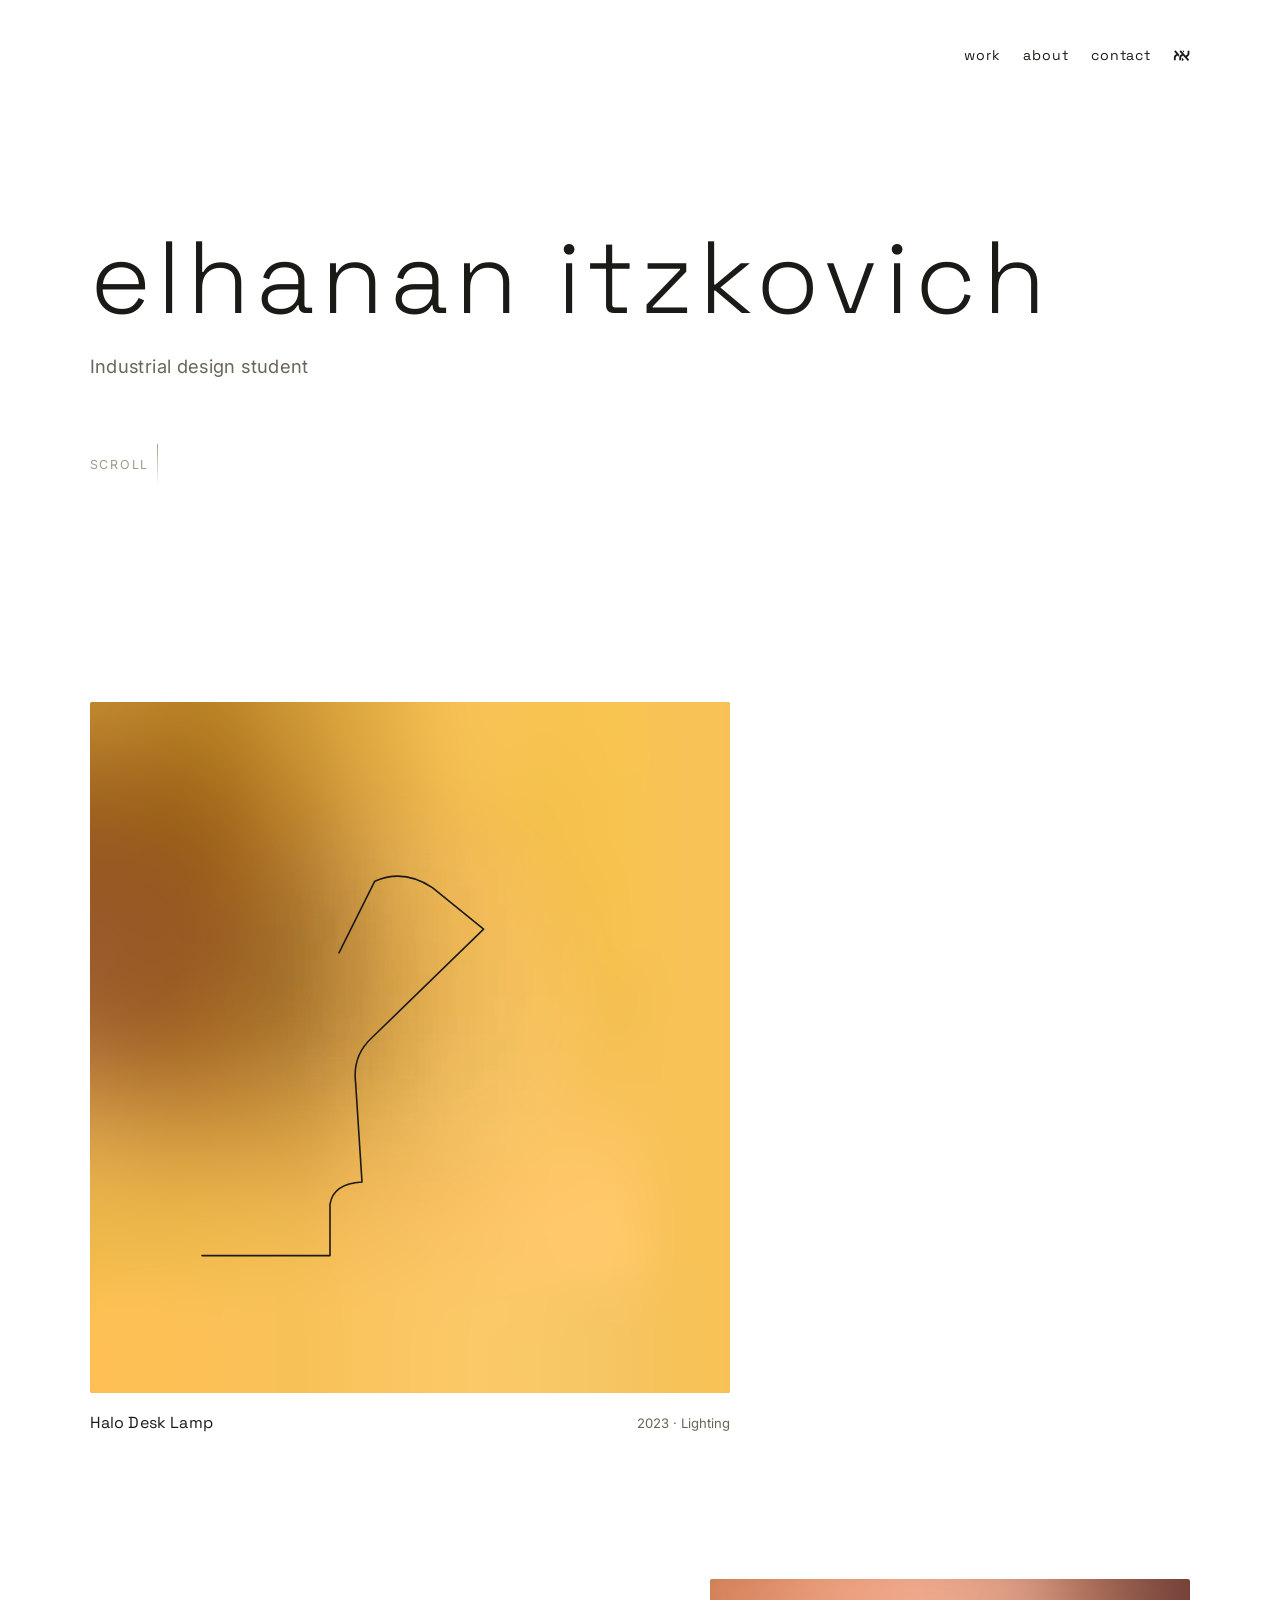
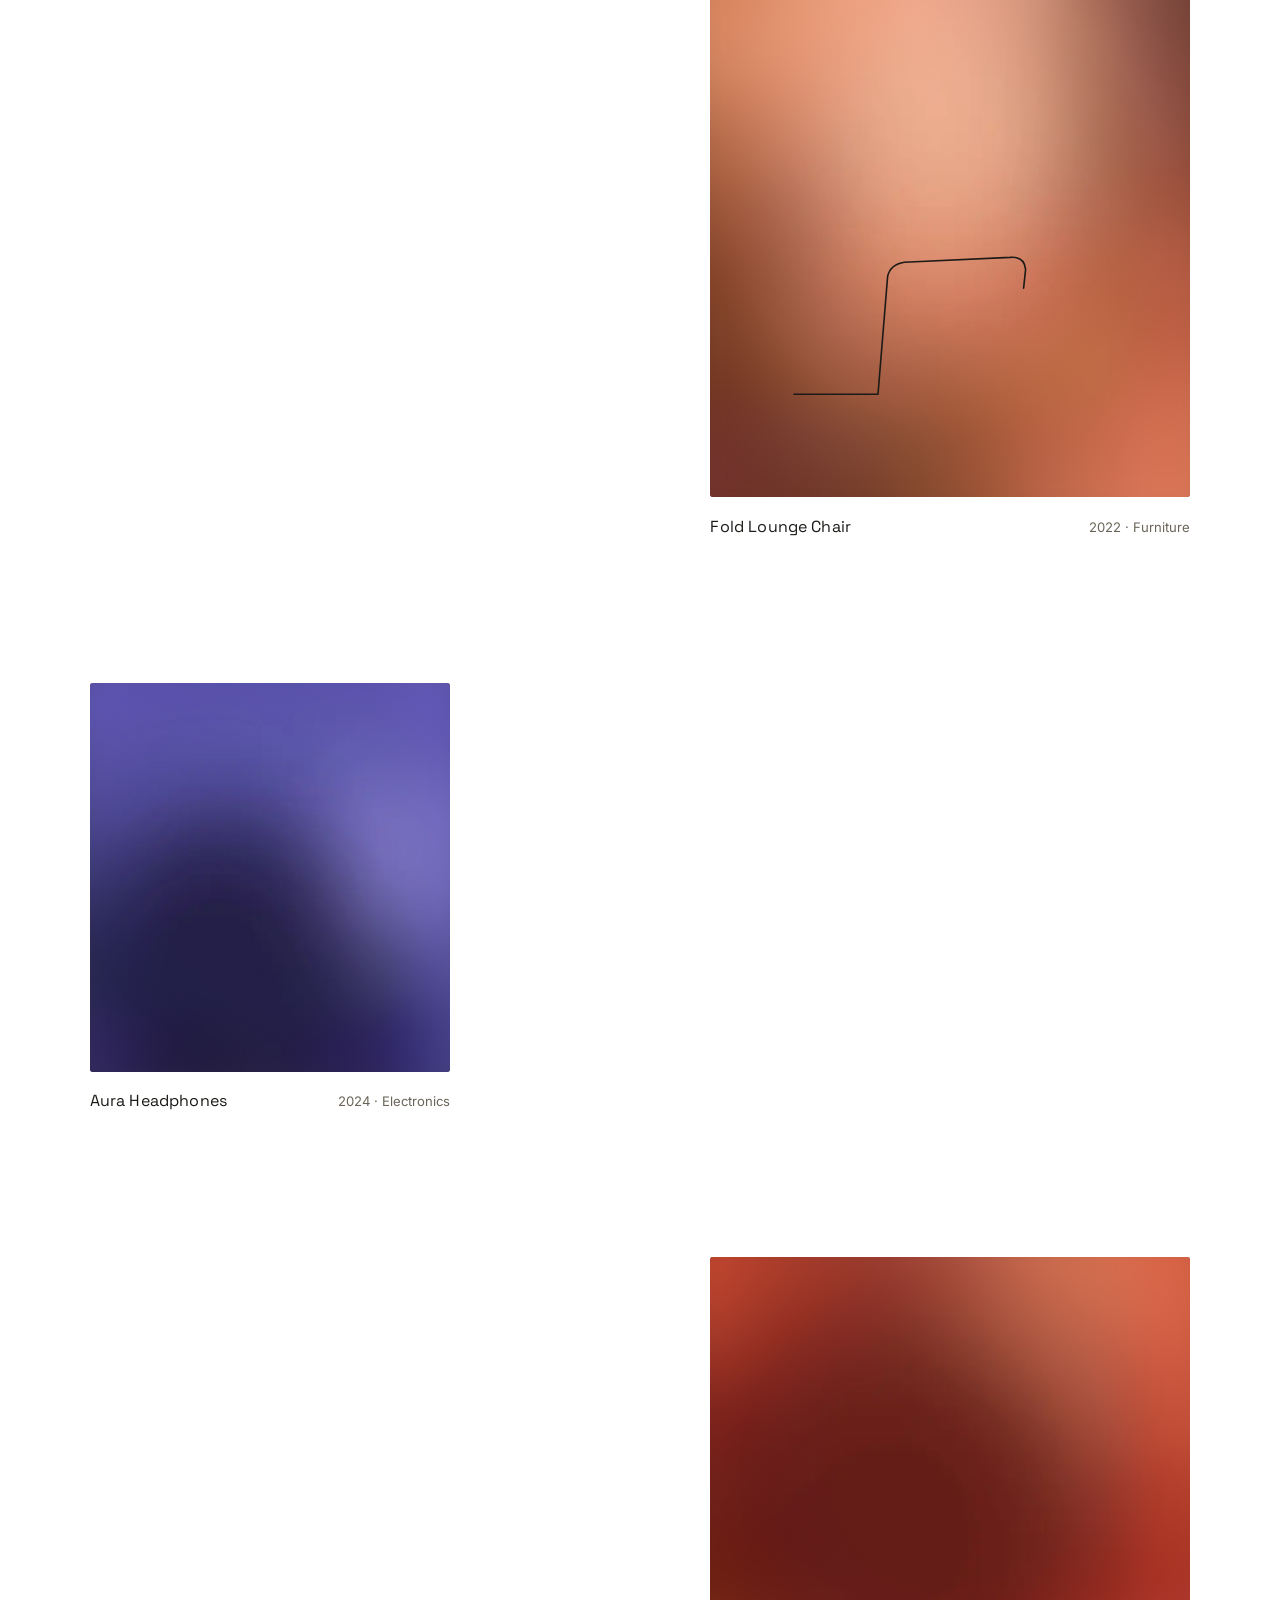
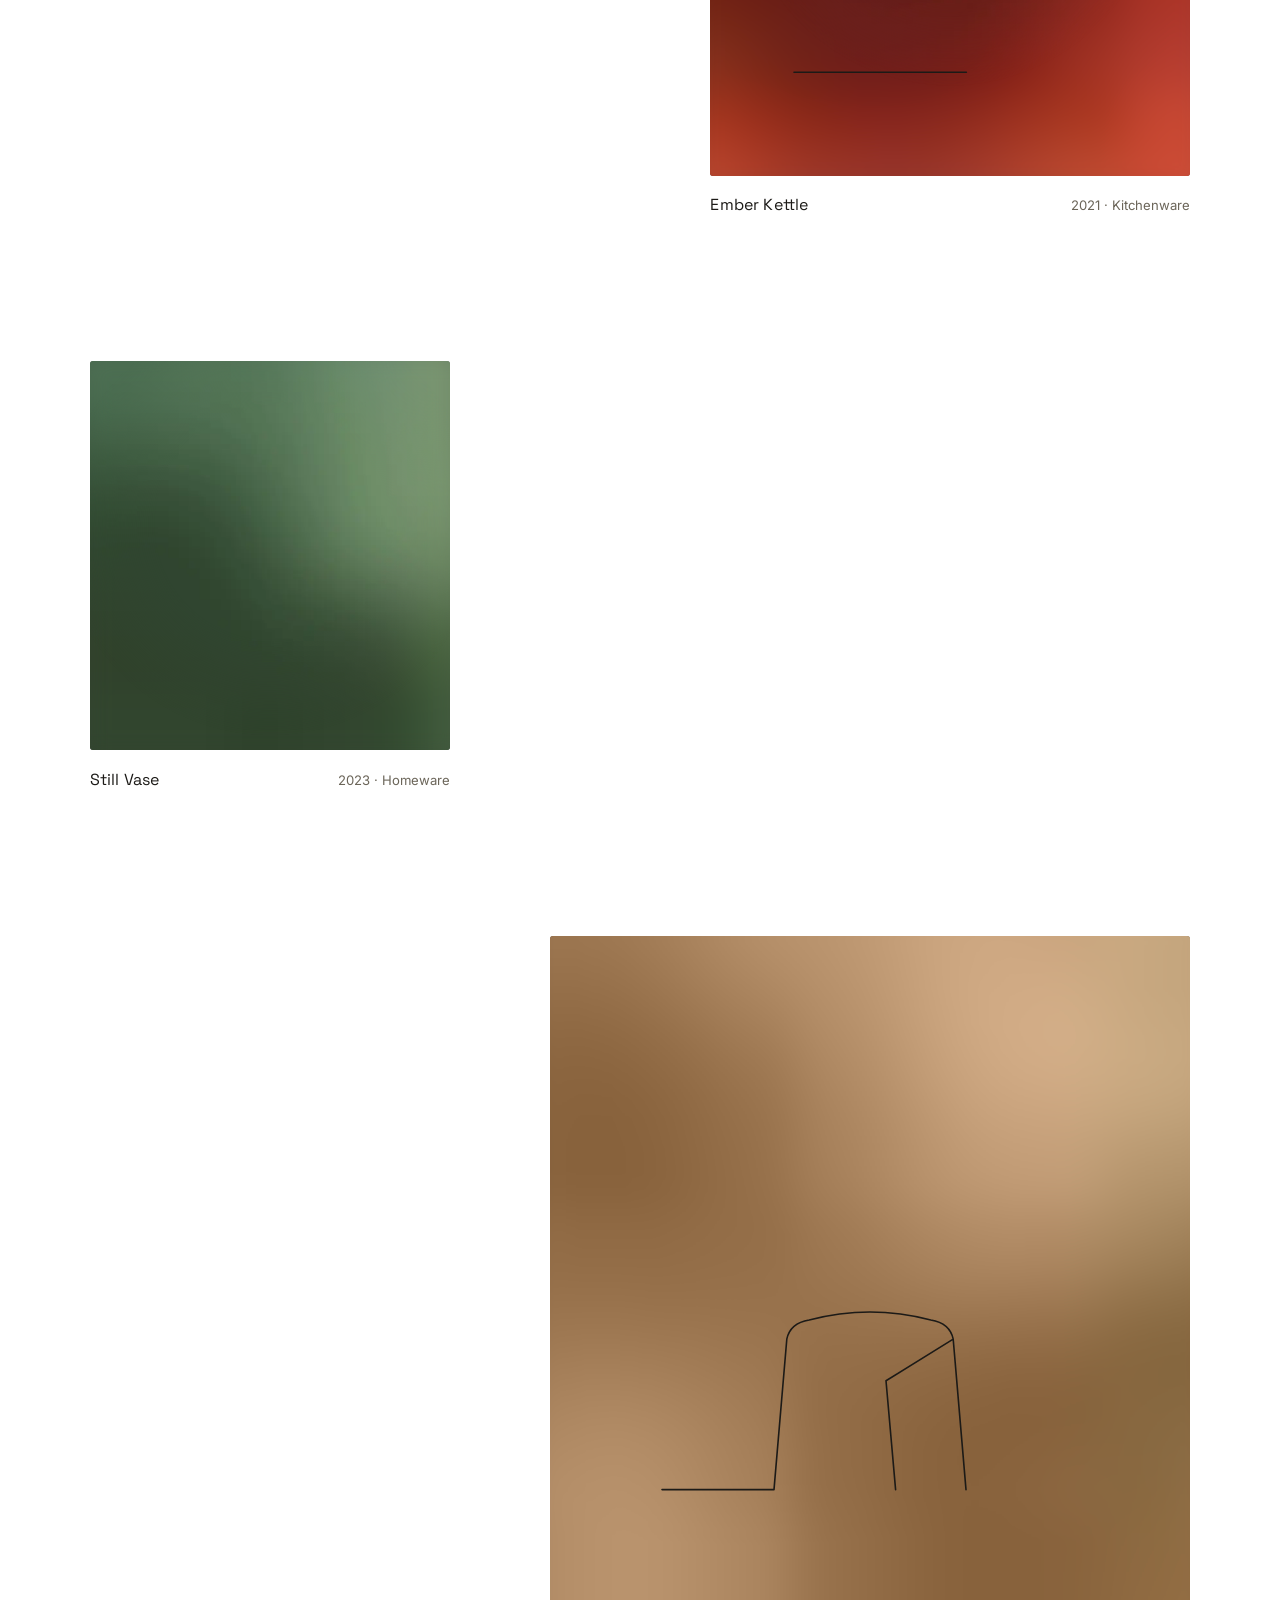
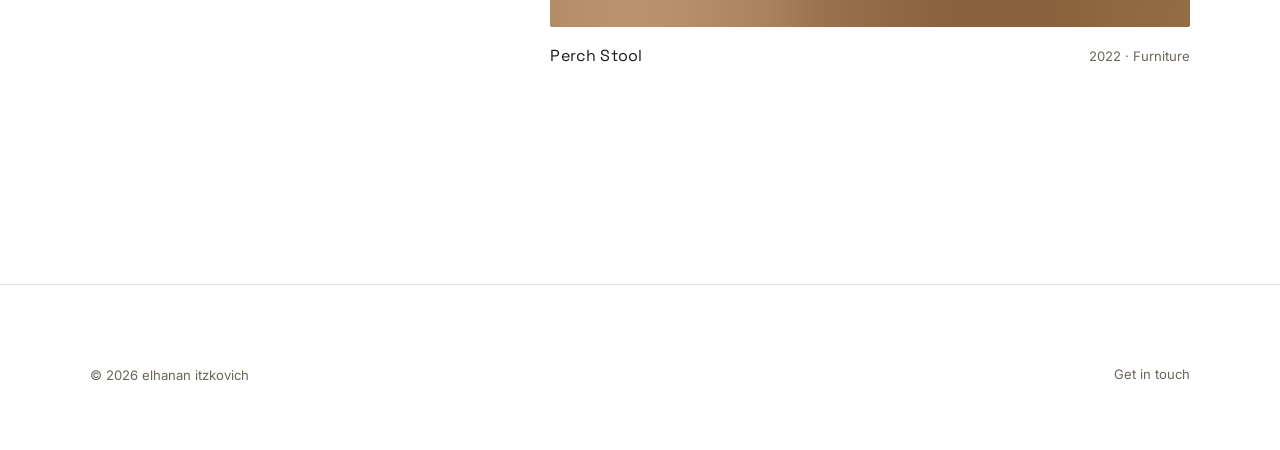
==== index.html @ efc43c5c "Initial commit: portfolio demo site Minimalist industrial design portfolio with scroll-drawn single-" ====
<!doctype html>
<html lang="en">
<head>
  <meta charset="utf-8" />
  <meta name="viewport" content="width=device-width, initial-scale=1" />
  <title>elhanan itzkovich — Industrial design</title>
  <meta name="description" content="Portfolio of elhanan itzkovich, industrial design student." />
  <link rel="stylesheet" href="style.css" />
</head>
<body data-page="home">

  <nav class="site-nav" aria-label="Primary">
    <div class="menu-row">
      <a href="index.html#work" data-nav="work">Work</a>
      <a href="about.html" data-nav="about">About</a>
      <a href="about.html#contact" data-nav="contact">Contact</a>
      <a class="menu-logo" href="index.html" aria-label="elhanan itzkovich — home">
        <svg viewBox="10 6 114 86" aria-hidden="true" focusable="false">
          <g fill="none" stroke="var(--fg)" stroke-width="12">
            <path d="M22 18 L78 82"/>
            <path d="M78 18 L78 36 Q78 50 60 56"/>
            <path d="M22 82 L22 64 Q22 50 40 44"/>
          </g>
          <g fill="none" stroke="var(--bg)" stroke-width="22" transform="translate(36,0)">
            <path d="M22 18 L78 82"/>
            <path d="M78 18 L78 36 Q78 50 60 56"/>
            <path d="M22 82 L22 64 Q22 50 40 44"/>
          </g>
          <g fill="none" stroke="var(--fg)" stroke-width="12" transform="translate(36,0)">
            <path d="M22 18 L78 82"/>
            <path d="M78 18 L78 36 Q78 50 60 56"/>
            <path d="M22 82 L22 64 Q22 50 40 44"/>
          </g>
        </svg>
      </a>
    </div>
    <button class="dot" aria-label="Open menu" type="button"></button>
  </nav>

  <header class="hero">
    <h1 class="name">elhanan itzkovich</h1>
    <p class="tagline">Industrial design student</p>
    <div class="scroll-cue">Scroll</div>
  </header>

  <main class="works-feed" id="work"></main>

  <footer class="site-footer">
    <span>&copy; <span id="year"></span> elhanan itzkovich</span>
    <a href="about.html#contact">Get in touch</a>
  </footer>

  <script src="data/works.js"></script>
  <script src="shared.js"></script>
  <script>document.getElementById("year").textContent = new Date().getFullYear();</script>
</body>
</html>
---- style.css ----
/* ---------------------------------------------------------------------
   Design tokens. Swap fonts / colors here to restyle the whole site.
   ------------------------------------------------------------------- */
@import url('https://fonts.googleapis.com/css2?family=Space+Grotesk:wght@300;400;500&family=Inter:wght@400;500&display=swap');

:root {
  --bg: #ffffff;
  --fg: #1c1a17;
  --fg-soft: #6b6559;
  --fg-faint: #a39c8c;
  --border: rgba(28, 26, 23, 0.12);
  --surface: rgba(28, 26, 23, 0.045);
  --surface-strong: rgba(28, 26, 23, 0.08);

  --font-display: 'Space Grotesk', 'Inter', ui-sans-serif, system-ui, -apple-system, sans-serif;
  --font-body: 'Inter', ui-sans-serif, system-ui, -apple-system, sans-serif;

  --ease: cubic-bezier(.22, 1, .36, 1);
  --dur-fast: .25s;
  --dur-med: .6s;
  --dur-slow: 1.1s;

  --lens-size: 220px;
  --page-pad: 7vw;
  color-scheme: light;
}

@media (prefers-color-scheme: dark) {
  :root {
    --bg: #15130f;
    --fg: #ece7dc;
    --fg-soft: #a9a193;
    --fg-faint: #716a5c;
    --border: rgba(236, 231, 220, 0.14);
    --surface: rgba(236, 231, 220, 0.05);
    --surface-strong: rgba(236, 231, 220, 0.09);
    color-scheme: dark;
  }
}

@media (prefers-reduced-motion: reduce) {
  :root {
    --dur-fast: .001s;
    --dur-med: .001s;
    --dur-slow: .001s;
  }
}

* { box-sizing: border-box; }

html, body {
  background: var(--bg);
  color: var(--fg);
}

body {
  margin: 0;
  font-family: var(--font-body);
  font-size: 16px;
  line-height: 1.5;
  -webkit-font-smoothing: antialiased;
  overflow-x: hidden;
}

img, svg, video { display: block; max-width: 100%; }

a {
  color: inherit;
  text-decoration: none;
}

ul { margin: 0; padding: 0; list-style: none; }

::selection { background: var(--fg); color: var(--bg); }

.visually-hidden {
  position: absolute;
  width: 1px; height: 1px;
  overflow: hidden;
  clip: rect(0 0 0 0);
  white-space: nowrap;
}

/* ---------------------------------------------------------------------
   Logo mark, sitting inside the nav row to the right of the menu links.
   ------------------------------------------------------------------- */
.site-nav .menu-logo {
  display: flex;
  align-items: center;
  width: 17px;
  color: var(--fg);
  opacity: 1;
  transition: opacity var(--dur-fast) var(--ease);
}

.site-nav .menu-logo svg {
  display: block;
  width: 100%;
  height: auto;
}

.site-nav .menu-logo:hover { opacity: .6; }

/* ---------------------------------------------------------------------
   Nav: Work · About · Contact, collapsing into a dot on scroll.
   ------------------------------------------------------------------- */
.site-nav {
  position: fixed;
  top: 2.2rem;
  right: var(--page-pad);
  z-index: 100;
}

.site-nav .menu-row {
  display: flex;
  align-items: center;
  gap: 1.6em;
  font-family: var(--font-display);
  font-weight: 400;
  font-size: .88rem;
  letter-spacing: .06em;
  text-transform: lowercase;
  padding: .5em 0;
  opacity: 1;
  transform: scale(1) translateX(0);
  transform-origin: right center;
  transition: opacity var(--dur-med) var(--ease), transform var(--dur-med) var(--ease);
}

.site-nav .menu-row a {
  position: relative;
  padding: .2em 0;
}

.site-nav .menu-row a::after {
  content: "";
  position: absolute;
  left: 0; right: 100%;
  bottom: 0;
  height: 1px;
  background: currentColor;
  transition: right var(--dur-fast) var(--ease);
}

.site-nav .menu-row a:hover::after,
.site-nav .menu-row a[aria-current="page"]::after {
  right: 0;
}

.site-nav .dot {
  position: absolute;
  top: 50%;
  right: 0;
  width: 22px;
  height: 22px;
  padding: 0;
  border: none;
  border-radius: 50%;
  background: var(--fg);
  transform: translate(0, -50%) scale(0);
  opacity: 0;
  transition: opacity var(--dur-fast) var(--ease), transform var(--dur-fast) var(--ease);
  cursor: pointer;
}

@keyframes dot-pop-in {
  0% { transform: translate(0, -50%) scale(0); }
  55% { transform: translate(0, -50%) scale(1.6); }
  100% { transform: translate(0, -50%) scale(1); }
}

@keyframes dot-pop-out {
  0% { transform: translate(0, -50%) scale(1); }
  40% { transform: translate(0, -50%) scale(1.6); }
  100% { transform: translate(0, -50%) scale(0); }
}

.site-nav.collapsed .menu-row {
  opacity: 0;
  pointer-events: none;
  transform: scale(.15) translateX(10px);
}

.site-nav.collapsed .dot {
  opacity: 1;
  animation: dot-pop-in var(--dur-med) var(--ease) both;
}

.site-nav.collapsed.expanded .menu-row {
  opacity: 1;
  pointer-events: auto;
  transform: scale(1) translateX(0);
}

.site-nav.collapsed.expanded .dot {
  opacity: 0;
  animation: dot-pop-out var(--dur-med) var(--ease) both;
}

@media (hover: hover) {
  .site-nav.collapsed:hover .menu-row {
    opacity: 1;
    pointer-events: auto;
    transform: scale(1) translateX(0);
  }
  .site-nav.collapsed:hover .dot {
    opacity: 0;
    animation: dot-pop-out var(--dur-med) var(--ease) both;
  }
}

/* ---------------------------------------------------------------------
   Hero
   ------------------------------------------------------------------- */
.hero {
  min-height: 72vh;
  display: flex;
  flex-direction: column;
  justify-content: center;
  padding: 8rem var(--page-pad) 4rem;
}

.hero .name {
  font-family: var(--font-display);
  font-weight: 300;
  font-size: clamp(2.6rem, 9vw, 6.4rem);
  letter-spacing: .06em;
  line-height: 1.02;
  margin: 0;
  text-transform: lowercase;
}

.hero .tagline {
  margin: 1.4rem 0 0;
  font-size: clamp(.95rem, 1.6vw, 1.15rem);
  color: var(--fg-soft);
  letter-spacing: .02em;
  max-width: 32em;
}

.hero .scroll-cue {
  margin-top: 4rem;
  font-size: .78rem;
  letter-spacing: .14em;
  text-transform: uppercase;
  color: var(--fg-faint);
  display: flex;
  align-items: center;
  gap: .6em;
}

.hero .scroll-cue::after {
  content: "";
  width: 1px;
  height: 2.6rem;
  background: linear-gradient(var(--fg-faint), transparent);
  animation: cue-pulse 2.4s var(--ease) infinite;
}

@media (prefers-reduced-motion: reduce) {
  .hero .scroll-cue::after { animation: none; }
}

@keyframes cue-pulse {
  0%, 100% { opacity: .25; }
  50% { opacity: .9; }
}

/* ---------------------------------------------------------------------
   Works feed: asymmetric, alternating layout
   ------------------------------------------------------------------- */
.works-feed {
  padding: 6vh var(--page-pad) 20vh;
}

.work-entry {
  position: relative;
  display: flex;
  margin: 0 0 16vh;
}

.work-entry:last-child { margin-bottom: 4vh; }

.work-entry[data-align="left"] { justify-content: flex-start; }
.work-entry[data-align="right"] { justify-content: flex-end; }

.work-entry[data-size="large"] .work-card { width: min(640px, 72vw); }
.work-entry[data-size="medium"] .work-card { width: min(480px, 58vw); }
.work-entry[data-size="small"] .work-card { width: min(360px, 46vw); }

.work-entry:nth-child(odd) { transform: translateY(0); }
.work-entry:nth-child(even) { margin-top: 4vh; }

.work-card { display: block; }

.work-card a.work-link {
  display: block;
  color: inherit;
}

.work-visual {
  position: relative;
  aspect-ratio: 1 / 1.08;
  border-radius: 3px;
  overflow: hidden;
  background: var(--surface);
  cursor: pointer;
}

.work-visual .glow {
  position: absolute;
  inset: -25%;
  background-size: cover;
  background-position: center;
  filter: blur(46px) brightness(.5) saturate(1.3);
  transform: scale(1.15);
  opacity: .85;
  transition: opacity var(--dur-med) var(--ease);
}

.work-visual .tiny-bg,
.work-visual .medium-img {
  position: absolute;
  inset: 0;
  width: 100%;
  height: 100%;
  object-fit: cover;
}

.work-visual .tiny-bg {
  filter: blur(16px) saturate(1.05);
  transform: scale(1.12);
}

.work-visual .medium-img {
  opacity: 0;
  transition: opacity var(--dur-med) var(--ease);
  -webkit-mask-image: radial-gradient(circle var(--lens-size) at var(--mx, 50%) var(--my, 42%), #000 0%, #000 52%, transparent 96%);
  mask-image: radial-gradient(circle var(--lens-size) at var(--mx, 50%) var(--my, 42%), #000 0%, #000 52%, transparent 96%);
}

.work-visual .medium-img.loaded { opacity: 1; }

.work-visual.lens-active .medium-img.loaded { opacity: 1; }

.work-visual .sketch-svg {
  position: absolute;
  inset: 0;
  width: 100%;
  height: 100%;
}

.work-visual .sketch-svg path {
  fill: none;
  stroke: var(--fg);
  stroke-width: 1.6;
  stroke-linecap: round;
  stroke-linejoin: round;
  vector-effect: non-scaling-stroke;
}

/* mobile / no-hover: reveal fully once drawn, no lens mask */
.work-visual.revealed .medium-img {
  -webkit-mask-image: none;
  mask-image: none;
  opacity: 1;
}

.work-meta {
  margin-top: 1.1rem;
  display: flex;
  align-items: baseline;
  justify-content: space-between;
  gap: 1em;
  font-size: .82rem;
  color: var(--fg-soft);
}

.work-meta .work-title {
  font-family: var(--font-display);
  font-size: 1rem;
  color: var(--fg);
  letter-spacing: .01em;
}

.work-meta .work-tags { white-space: nowrap; }

/* Hover tooltip (desktop) */
.work-tooltip {
  position: absolute;
  left: 1rem;
  bottom: 1rem;
  max-width: calc(100% - 2rem);
  background: var(--bg);
  border: 1px solid var(--border);
  padding: .9rem 1.1rem;
  opacity: 0;
  transform: translateY(6px);
  transition: opacity var(--dur-fast) var(--ease), transform var(--dur-fast) var(--ease);
  pointer-events: none;
  z-index: 2;
}

@media (hover: hover) {
  .work-visual:hover .work-tooltip,
  .work-visual:focus-visible .work-tooltip {
    opacity: 1;
    transform: translateY(0);
  }
}

.work-tooltip .tt-title {
  font-family: var(--font-display);
  font-size: .95rem;
  letter-spacing: .01em;
}

.work-tooltip .tt-sub {
  margin-top: .2rem;
  font-size: .76rem;
  color: var(--fg-soft);
  letter-spacing: .03em;
}

.work-tooltip .tt-desc {
  margin-top: .5rem;
  font-size: .8rem;
  color: var(--fg-soft);
  max-width: 28em;
}

/* Mobile: no hover, so description sits below the sketch */
.work-card .mobile-caption {
  display: none;
}

@media (hover: none) {
  .work-tooltip { display: none; }
  .work-card .mobile-caption {
    display: block;
    margin-top: .9rem;
    font-size: .85rem;
    color: var(--fg-soft);
  }
  .work-card .mobile-caption .tt-title {
    font-family: var(--font-display);
    font-size: 1rem;
    color: var(--fg);
  }
  .work-card .mobile-caption .tt-sub {
    margin-top: .15rem;
    font-size: .76rem;
    letter-spacing: .03em;
  }
  .work-card .mobile-caption .tt-desc { margin-top: .45rem; }
}

@media (max-width: 720px) {
  .work-entry[data-size="large"] .work-card,
  .work-entry[data-size="medium"] .work-card,
  .work-entry[data-size="small"] .work-card {
    width: 88vw;
  }
  .work-entry { justify-content: center !important; }
  .work-entry:nth-child(even) { margin-top: 0; }
  .work-entry { margin-bottom: 11vh; }
  .hero { padding: 7rem var(--page-pad) 3rem; min-height: 60vh; }
}

/* ---------------------------------------------------------------------
   Footer (home)
   ------------------------------------------------------------------- */
.site-footer {
  padding: 5rem var(--page-pad) 4rem;
  border-top: 1px solid var(--border);
  display: flex;
  justify-content: space-between;
  align-items: center;
  flex-wrap: wrap;
  gap: 1.2rem;
  font-size: .82rem;
  color: var(--fg-soft);
}

.site-footer a { border-bottom: 1px solid transparent; transition: border-color var(--dur-fast) var(--ease); }
.site-footer a:hover { border-color: currentColor; }

/* ---------------------------------------------------------------------
   Project page
   ------------------------------------------------------------------- */
.project-header {
  padding: 9rem var(--page-pad) 3rem;
  max-width: 48em;
}

.project-header .back-link {
  display: inline-flex;
  align-items: center;
  gap: .5em;
  font-size: .8rem;
  letter-spacing: .04em;
  color: var(--fg-soft);
  margin-bottom: 2.4rem;
}

.project-header .back-link:hover { color: var(--fg); }

.project-header .p-title {
  font-family: var(--font-display);
  font-weight: 300;
  font-size: clamp(2rem, 5.6vw, 3.4rem);
  letter-spacing: .02em;
  margin: 0 0 .9rem;
  text-transform: lowercase;
}

.project-header .p-meta {
  font-size: .85rem;
  letter-spacing: .04em;
  color: var(--fg-soft);
  text-transform: uppercase;
  margin-bottom: 1.6rem;
}

.project-header .p-meta span + span::before { content: " \2014 "; }

.project-header .p-intro {
  font-size: 1.05rem;
  color: var(--fg-soft);
  max-width: 38em;
}

.project-hero-visual {
  margin: 1rem var(--page-pad) 5rem;
  position: relative;
  background: var(--surface);
  aspect-ratio: 16 / 9;
  overflow: hidden;
  border-radius: 3px;
}

.project-hero-visual .glow {
  position: absolute;
  inset: -25%;
  background-size: cover;
  background-position: center;
  filter: blur(60px) brightness(.5) saturate(1.3);
  transform: scale(1.15);
  opacity: .7;
}

.project-hero-visual img {
  position: absolute;
  inset: 0;
  width: 100%;
  height: 100%;
  object-fit: cover;
}

.project-section {
  padding: 0 var(--page-pad) 5rem;
  max-width: 48em;
}

.project-section h2 {
  font-family: var(--font-display);
  font-weight: 400;
  font-size: 1rem;
  letter-spacing: .1em;
  text-transform: uppercase;
  color: var(--fg-soft);
  margin: 0 0 1.2rem;
}

.project-section p { color: var(--fg-soft); margin: 0 0 1em; }

.project-section ul.materials-list {
  display: flex;
  flex-direction: column;
  gap: .5em;
}

.project-section ul.materials-list li {
  padding: .6em 0;
  border-bottom: 1px solid var(--border);
  font-size: .95rem;
  color: var(--fg-soft);
}

.project-gallery {
  padding: 0 var(--page-pad) 5rem;
  display: grid;
  grid-template-columns: repeat(2, 1fr);
  gap: 1.4rem;
}

.project-gallery figure {
  margin: 0;
  background: var(--surface);
  overflow: hidden;
  border-radius: 3px;
}

.project-gallery img, .project-gallery video {
  width: 100%;
  height: 100%;
  object-fit: cover;
  aspect-ratio: 4 / 5;
}

.project-gallery figcaption {
  margin-top: .6rem;
  font-size: .78rem;
  color: var(--fg-faint);
}

.project-gallery .gallery-item:first-child {
  grid-column: 1 / -1;
}
.project-gallery .gallery-item:first-child img,
.project-gallery .gallery-item:first-child video {
  aspect-ratio: 16 / 9;
}

@media (max-width: 640px) {
  .project-gallery { grid-template-columns: 1fr; }
}

.project-nav {
  display: flex;
  justify-content: space-between;
  border-top: 1px solid var(--border);
  margin: 2rem var(--page-pad) 0;
  padding-top: 0;
}

.project-nav a {
  flex: 1;
  padding: 2.4rem 0;
  font-size: .85rem;
  color: var(--fg-soft);
  display: flex;
  flex-direction: column;
  gap: .4em;
  transition: color var(--dur-fast) var(--ease);
}

.project-nav a:hover { color: var(--fg); }

.project-nav a.next { text-align: right; align-items: flex-end; }

.project-nav .nav-label {
  font-size: .72rem;
  letter-spacing: .12em;
  text-transform: uppercase;
  color: var(--fg-faint);
}

.project-nav .nav-title {
  font-family: var(--font-display);
  font-size: 1.1rem;
  color: inherit;
  text-transform: lowercase;
}

.not-found {
  padding: 10rem var(--page-pad);
  text-align: center;
}

/* ---------------------------------------------------------------------
   About page
   ------------------------------------------------------------------- */
.about-main {
  padding: 10rem var(--page-pad) 8rem;
  max-width: 34em;
}

.about-main h1 {
  font-family: var(--font-display);
  font-weight: 300;
  font-size: clamp(1.8rem, 4vw, 2.4rem);
  letter-spacing: .02em;
  margin: 0 0 1.6rem;
  text-transform: lowercase;
}

.about-main .bio {
  font-size: 1.05rem;
  color: var(--fg-soft);
  margin-bottom: 3rem;
}

.about-links {
  display: flex;
  flex-direction: column;
  gap: 0;
  border-top: 1px solid var(--border);
  margin-bottom: 2.6rem;
}

.about-links a, .about-links .static-row {
  display: flex;
  justify-content: space-between;
  align-items: center;
  padding: 1.1rem 0;
  border-bottom: 1px solid var(--border);
  font-size: .95rem;
}

.about-links a .arrow {
  opacity: 0;
  transform: translateX(-4px);
  transition: opacity var(--dur-fast) var(--ease), transform var(--dur-fast) var(--ease);
}

.about-links a:hover .arrow {
  opacity: 1;
  transform: translateX(0);
}

.cv-button {
  display: inline-flex;
  align-items: center;
  gap: .6em;
  padding: .9em 1.6em;
  border: 1px solid var(--fg);
  font-family: var(--font-display);
  font-size: .85rem;
  letter-spacing: .04em;
  text-transform: lowercase;
  transition: background var(--dur-fast) var(--ease), color var(--dur-fast) var(--ease);
}

.cv-button:hover {
  background: var(--fg);
  color: var(--bg);
}
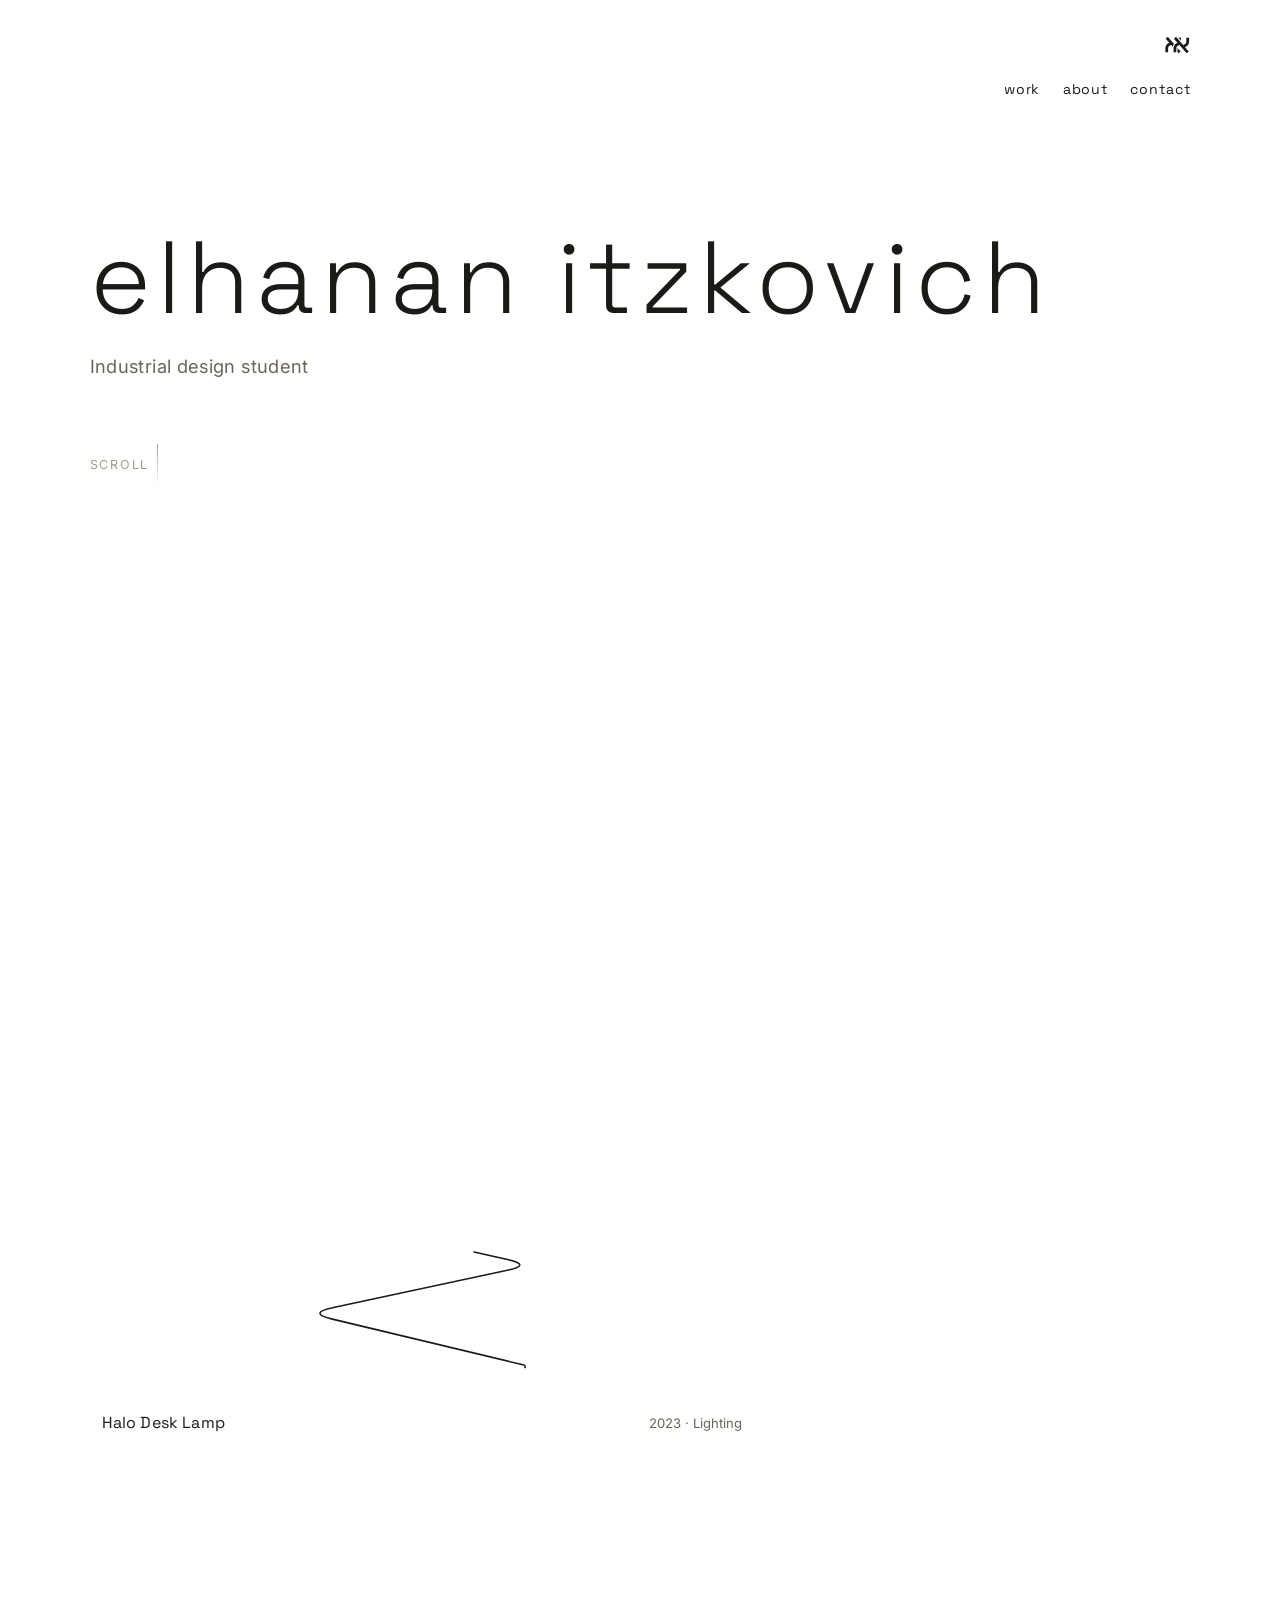
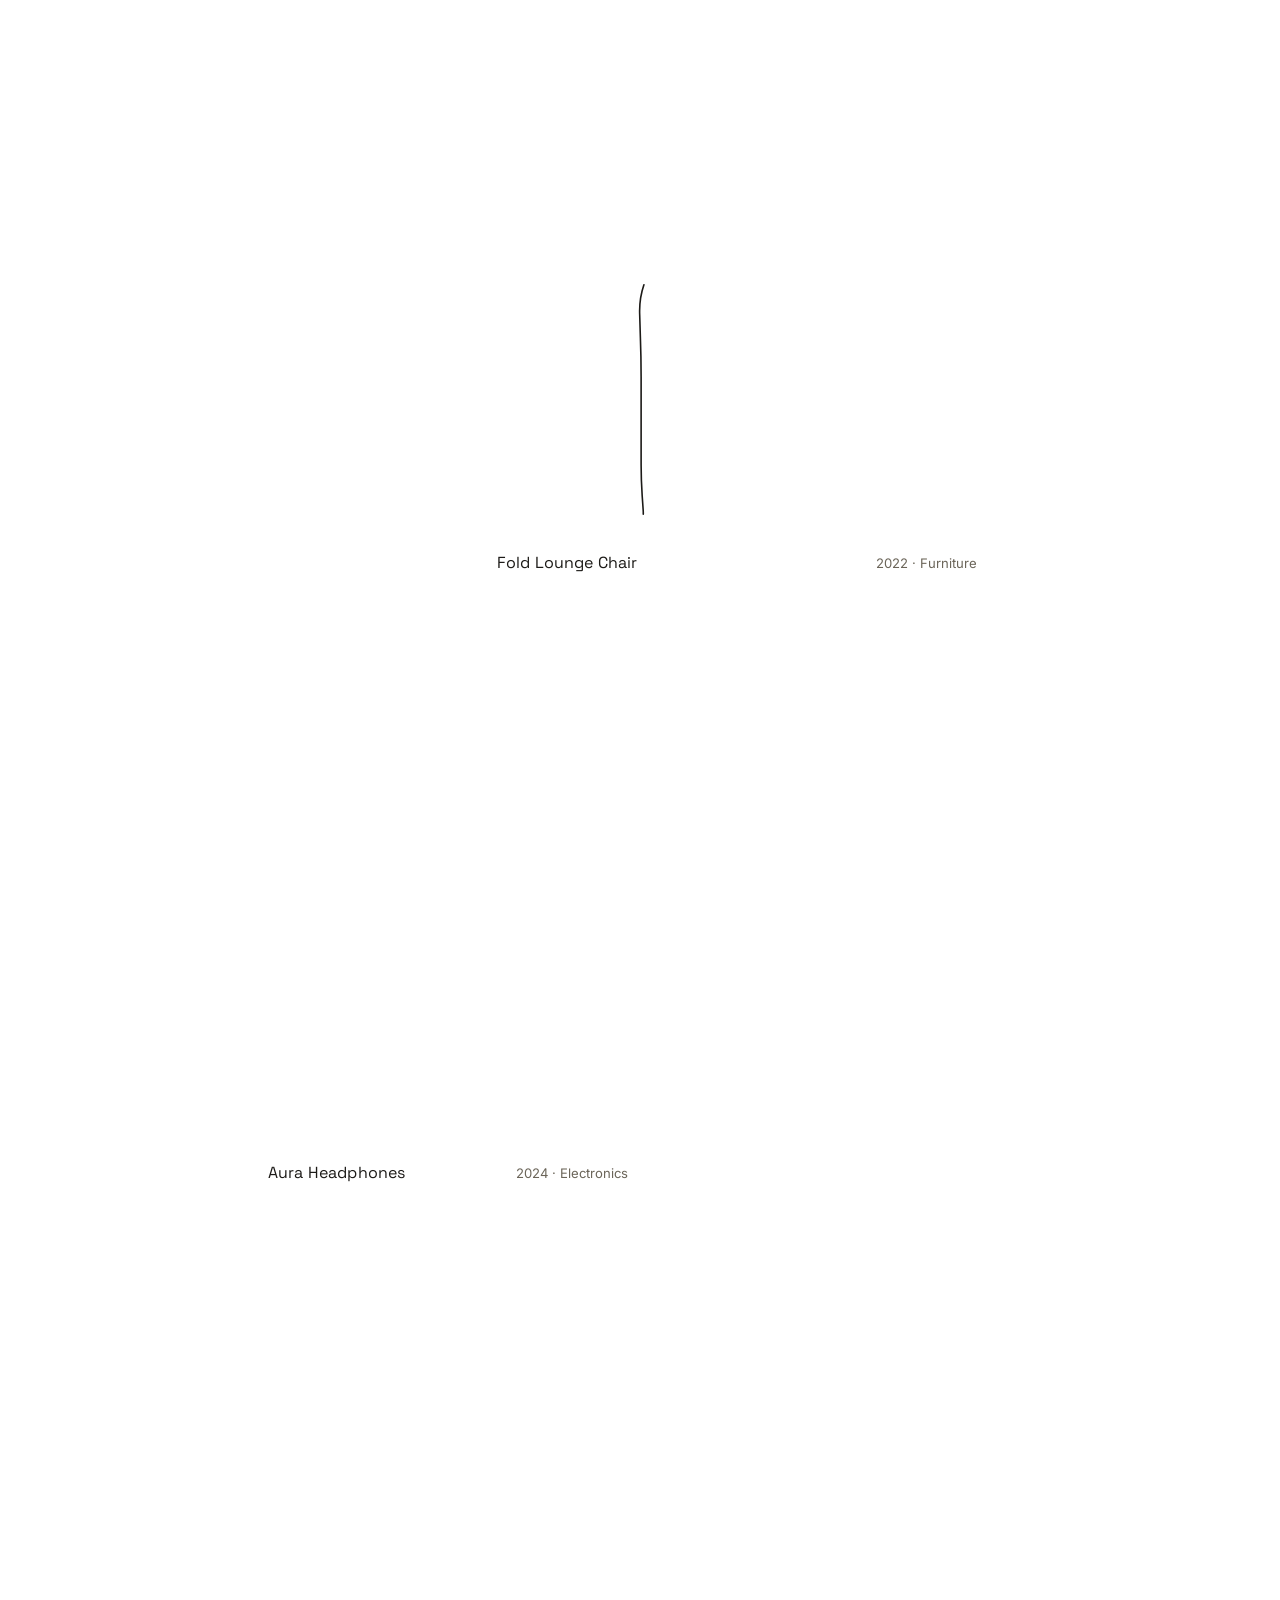
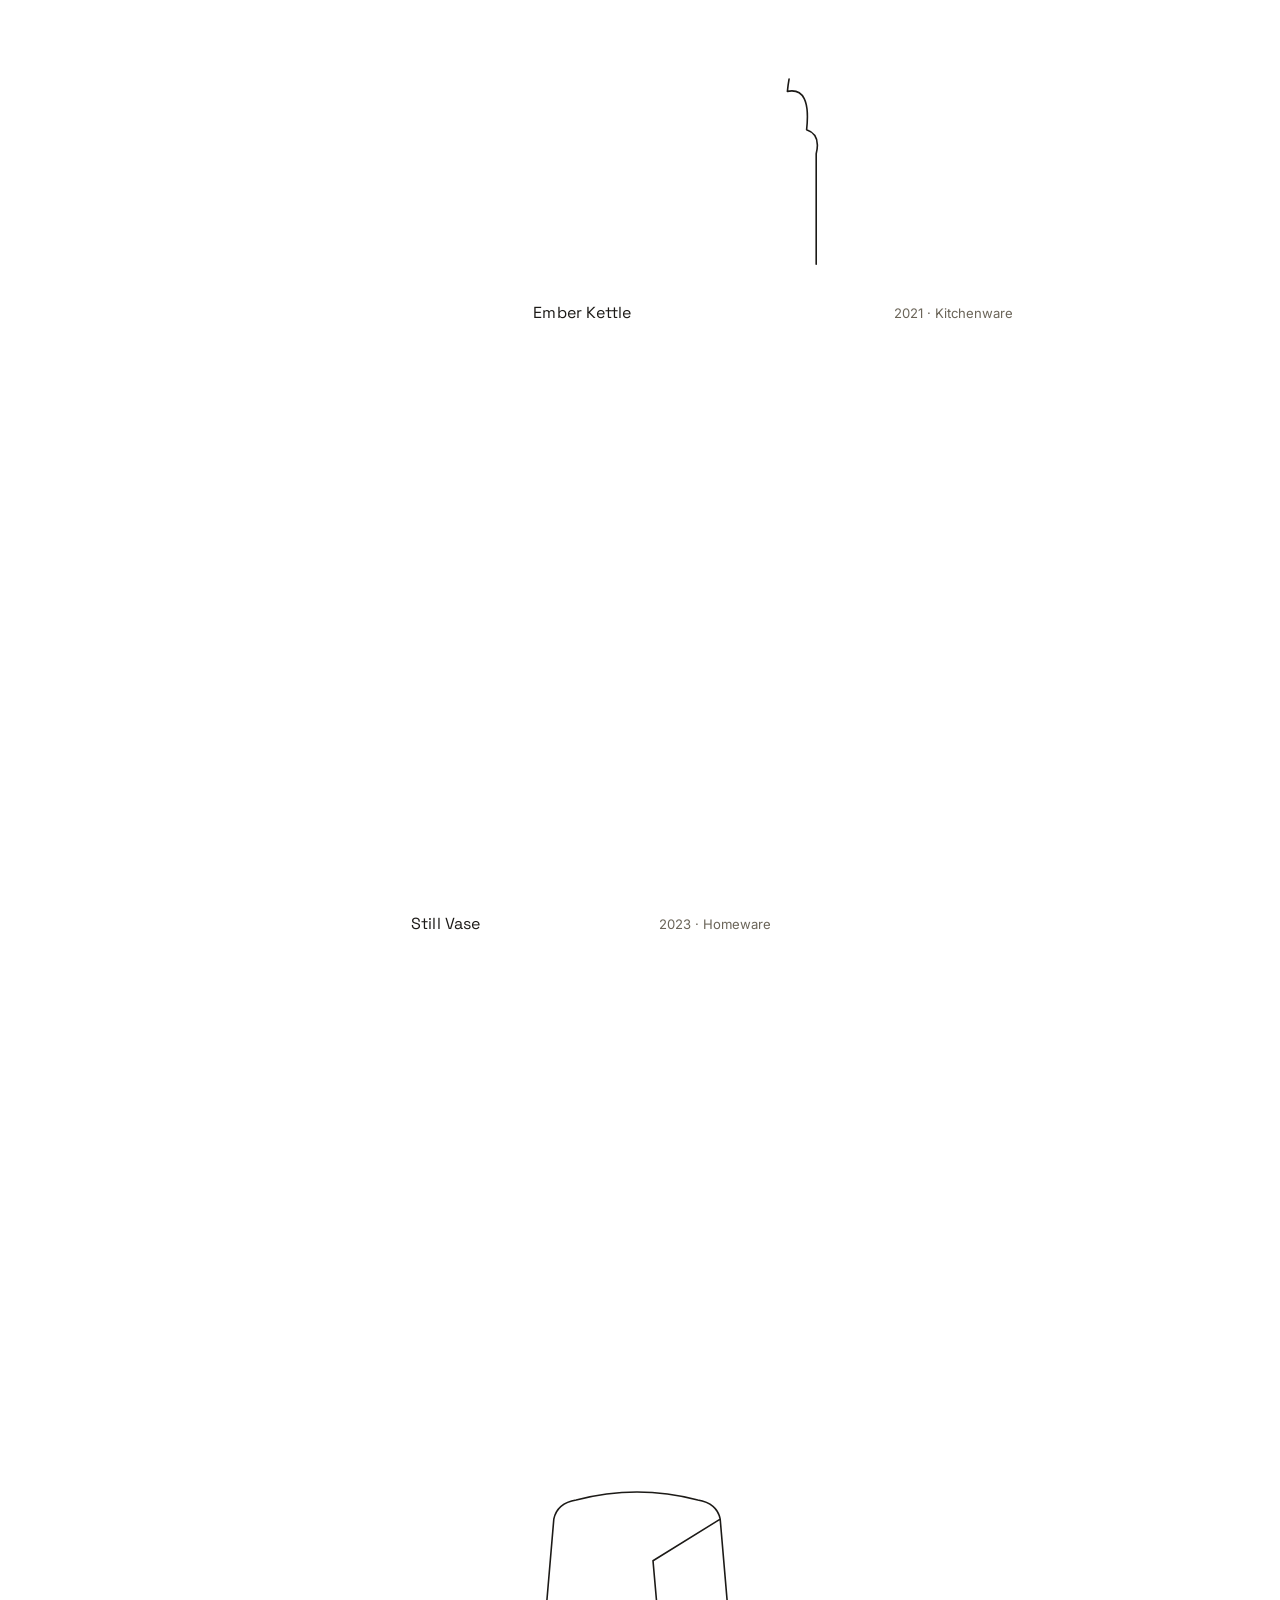
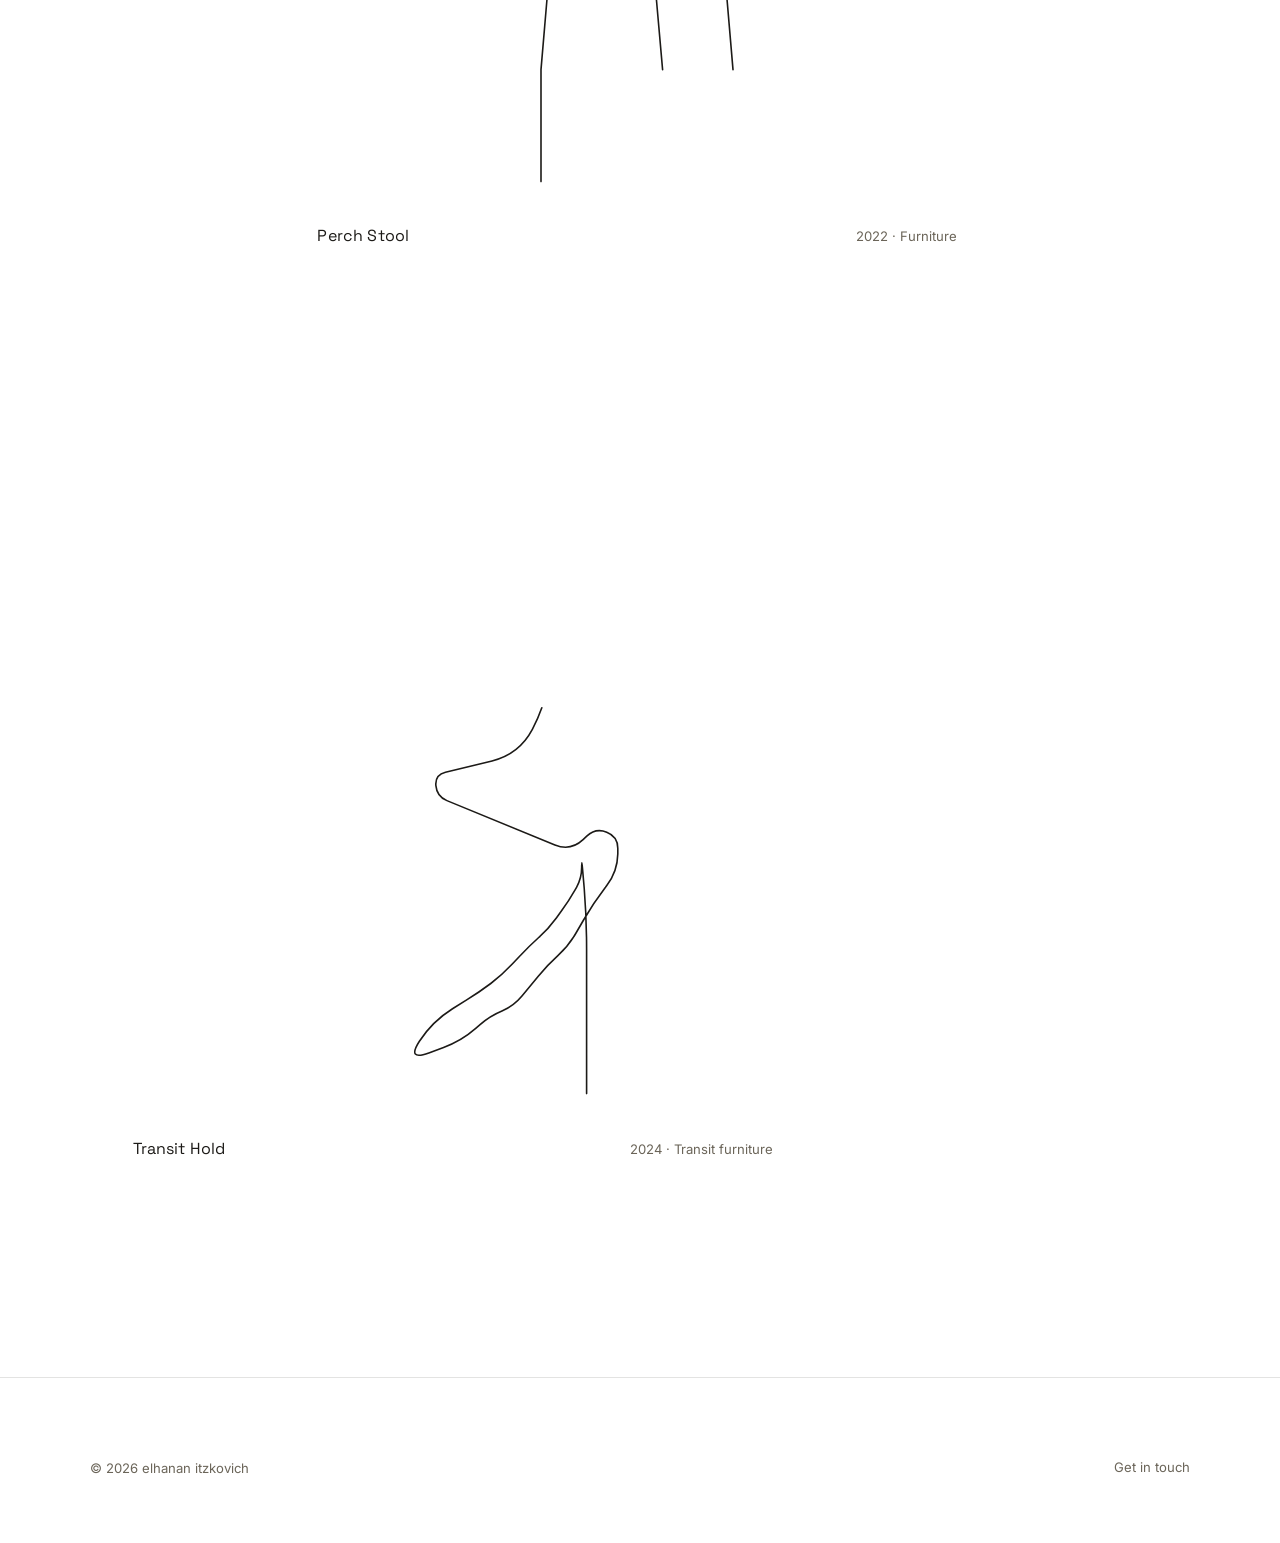
==== commit fcb608a2: "Move the logo above the nav, out of the collapsing menu The logo lived inside .menu-row, so it shran" ====
--- a/index.html
+++ b/index.html
@@ -10,31 +10,33 @@
 <body data-page="home">
 
   <nav class="site-nav" aria-label="Primary">
-    <div class="menu-row">
-      <a href="index.html#work" data-nav="work">Work</a>
-      <a href="about.html" data-nav="about">About</a>
-      <a href="about.html#contact" data-nav="contact">Contact</a>
-      <a class="menu-logo" href="index.html" aria-label="elhanan itzkovich — home">
-        <svg viewBox="10 6 114 86" aria-hidden="true" focusable="false">
-          <g fill="none" stroke="var(--fg)" stroke-width="12">
-            <path d="M22 18 L78 82"/>
-            <path d="M78 18 L78 36 Q78 50 60 56"/>
-            <path d="M22 82 L22 64 Q22 50 40 44"/>
-          </g>
-          <g fill="none" stroke="var(--bg)" stroke-width="22" transform="translate(36,0)">
-            <path d="M22 18 L78 82"/>
-            <path d="M78 18 L78 36 Q78 50 60 56"/>
-            <path d="M22 82 L22 64 Q22 50 40 44"/>
-          </g>
-          <g fill="none" stroke="var(--fg)" stroke-width="12" transform="translate(36,0)">
-            <path d="M22 18 L78 82"/>
-            <path d="M78 18 L78 36 Q78 50 60 56"/>
-            <path d="M22 82 L22 64 Q22 50 40 44"/>
-          </g>
-        </svg>
-      </a>
+    <a class="menu-logo" href="index.html" aria-label="elhanan itzkovich — home">
+      <svg viewBox="10 6 114 86" aria-hidden="true" focusable="false">
+        <g fill="none" stroke="var(--fg)" stroke-width="12">
+          <path d="M22 18 L78 82"/>
+          <path d="M78 18 L78 36 Q78 50 60 56"/>
+          <path d="M22 82 L22 64 Q22 50 40 44"/>
+        </g>
+        <g fill="none" stroke="var(--bg)" stroke-width="22" transform="translate(36,0)">
+          <path d="M22 18 L78 82"/>
+          <path d="M78 18 L78 36 Q78 50 60 56"/>
+          <path d="M22 82 L22 64 Q22 50 40 44"/>
+        </g>
+        <g fill="none" stroke="var(--fg)" stroke-width="12" transform="translate(36,0)">
+          <path d="M22 18 L78 82"/>
+          <path d="M78 18 L78 36 Q78 50 60 56"/>
+          <path d="M22 82 L22 64 Q22 50 40 44"/>
+        </g>
+      </svg>
+    </a>
+    <div class="nav-controls">
+      <div class="menu-row">
+        <a href="index.html#work" data-nav="work">Work</a>
+        <a href="about.html" data-nav="about">About</a>
+        <a href="about.html#contact" data-nav="contact">Contact</a>
+      </div>
+      <button class="dot" aria-label="Open menu" type="button"></button>
     </div>
-    <button class="dot" aria-label="Open menu" type="button"></button>
   </nav>
 
   <header class="hero">
--- a/style.css
+++ b/style.css
@@ -20,7 +20,6 @@
   --dur-med: .6s;
   --dur-slow: 1.1s;
 
-  --lens-size: 220px;
   --page-pad: 7vw;
   color-scheme: light;
 }
@@ -82,12 +81,14 @@
 }
 
 /* ---------------------------------------------------------------------
-   Logo mark, sitting inside the nav row to the right of the menu links.
+   Logo mark, sitting above the menu row/dot — independent of them, so
+   it stays put while the menu collapses into a dot on scroll.
    ------------------------------------------------------------------- */
 .site-nav .menu-logo {
   display: flex;
   align-items: center;
-  width: 17px;
+  width: 26px;
+  margin-bottom: .9rem;
   color: var(--fg);
   opacity: 1;
   transition: opacity var(--dur-fast) var(--ease);
@@ -109,6 +110,13 @@
   top: 2.2rem;
   right: var(--page-pad);
   z-index: 100;
+  display: flex;
+  flex-direction: column;
+  align-items: flex-end;
+}
+
+.site-nav .nav-controls {
+  position: relative;
 }
 
 .site-nav .menu-row {
@@ -270,78 +278,66 @@
    Works feed: asymmetric, alternating layout
    ------------------------------------------------------------------- */
 .works-feed {
+  position: relative;
   padding: 6vh var(--page-pad) 20vh;
 }
 
 .work-entry {
   position: relative;
-  display: flex;
-  margin: 0 0 16vh;
+  z-index: 1;
+  display: flex;
+  margin: 0 0 20vh;
+  margin-left: var(--indent, 0%);
 }
 
 .work-entry:last-child { margin-bottom: 4vh; }
-
-.work-entry[data-align="left"] { justify-content: flex-start; }
-.work-entry[data-align="right"] { justify-content: flex-end; }
 
 .work-entry[data-size="large"] .work-card { width: min(640px, 72vw); }
 .work-entry[data-size="medium"] .work-card { width: min(480px, 58vw); }
 .work-entry[data-size="small"] .work-card { width: min(360px, 46vw); }
 
-.work-entry:nth-child(odd) { transform: translateY(0); }
-.work-entry:nth-child(even) { margin-top: 4vh; }
-
 .work-card { display: block; }
 
-.work-card a.work-link {
-  display: block;
-  color: inherit;
-}
-
-.work-visual {
-  position: relative;
-  aspect-ratio: 1 / 1.08;
-  border-radius: 3px;
-  overflow: hidden;
-  background: var(--surface);
-  cursor: pointer;
-}
-
-.work-visual .glow {
+/* The thread connecting one work's line to the next: positioned behind
+   the whole gap (including the title/caption text), spanning from the
+   bottom of the sketch above to the top of the sketch below — their
+   actual horizontal centers, measured in JS, since works sit at varying
+   indents rather than directly above one another. */
+.work-connector {
   position: absolute;
-  inset: -25%;
-  background-size: cover;
-  background-position: center;
-  filter: blur(46px) brightness(.5) saturate(1.3);
-  transform: scale(1.15);
-  opacity: .85;
-  transition: opacity var(--dur-med) var(--ease);
-}
-
-.work-visual .tiny-bg,
-.work-visual .medium-img {
+  left: 0;
+  width: 100%;
+  z-index: 0;
+  pointer-events: none;
+}
+
+.work-connector svg {
   position: absolute;
   inset: 0;
   width: 100%;
   height: 100%;
-  object-fit: cover;
-}
-
-.work-visual .tiny-bg {
-  filter: blur(16px) saturate(1.05);
-  transform: scale(1.12);
-}
-
-.work-visual .medium-img {
-  opacity: 0;
-  transition: opacity var(--dur-med) var(--ease);
-  -webkit-mask-image: radial-gradient(circle var(--lens-size) at var(--mx, 50%) var(--my, 42%), #000 0%, #000 52%, transparent 96%);
-  mask-image: radial-gradient(circle var(--lens-size) at var(--mx, 50%) var(--my, 42%), #000 0%, #000 52%, transparent 96%);
-}
-
-.work-visual .medium-img.loaded { opacity: 1; }
-
-.work-visual.lens-active .medium-img.loaded { opacity: 1; }
+  overflow: visible;
+}
+
+.work-connector path {
+  fill: none;
+  stroke: var(--fg);
+  stroke-width: 1.6;
+  stroke-linecap: round;
+  vector-effect: non-scaling-stroke;
+}
+
+.work-card a.work-link {
+  display: block;
+  color: inherit;
+}
+
+.work-visual {
+  position: relative;
+  aspect-ratio: 1 / 1.08;
+  cursor: pointer;
+  overflow: hidden;
+}
 
 .work-visual .sketch-svg {
   position: absolute;
@@ -359,13 +355,6 @@
   vector-effect: non-scaling-stroke;
 }
 
-/* mobile / no-hover: reveal fully once drawn, no lens mask */
-.work-visual.revealed .medium-img {
-  -webkit-mask-image: none;
-  mask-image: none;
-  opacity: 1;
-}
-
 .work-meta {
   margin-top: 1.1rem;
   display: flex;
@@ -387,25 +376,27 @@
 
 /* Hover tooltip (desktop) */
 .work-tooltip {
-  position: absolute;
-  left: 1rem;
-  bottom: 1rem;
-  max-width: calc(100% - 2rem);
+  position: fixed;
+  left: 0;
+  top: 0;
+  width: 260px;
   background: var(--bg);
   border: 1px solid var(--border);
   padding: .9rem 1.1rem;
   opacity: 0;
-  transform: translateY(6px);
+  transform: scale(.98);
+  transform-origin: top left;
   transition: opacity var(--dur-fast) var(--ease), transform var(--dur-fast) var(--ease);
   pointer-events: none;
-  z-index: 2;
+  z-index: 50;
+  will-change: left, top, transform;
 }
 
 @media (hover: hover) {
   .work-visual:hover .work-tooltip,
   .work-visual:focus-visible .work-tooltip {
     opacity: 1;
-    transform: translateY(0);
+    transform: scale(1);
   }
 }
 
@@ -461,9 +452,7 @@
   .work-entry[data-size="small"] .work-card {
     width: 88vw;
   }
-  .work-entry { justify-content: center !important; }
-  .work-entry:nth-child(even) { margin-top: 0; }
-  .work-entry { margin-bottom: 11vh; }
+  .work-entry { justify-content: center; margin-left: 0 !important; }
   .hero { padding: 7rem var(--page-pad) 3rem; min-height: 60vh; }
 }
 
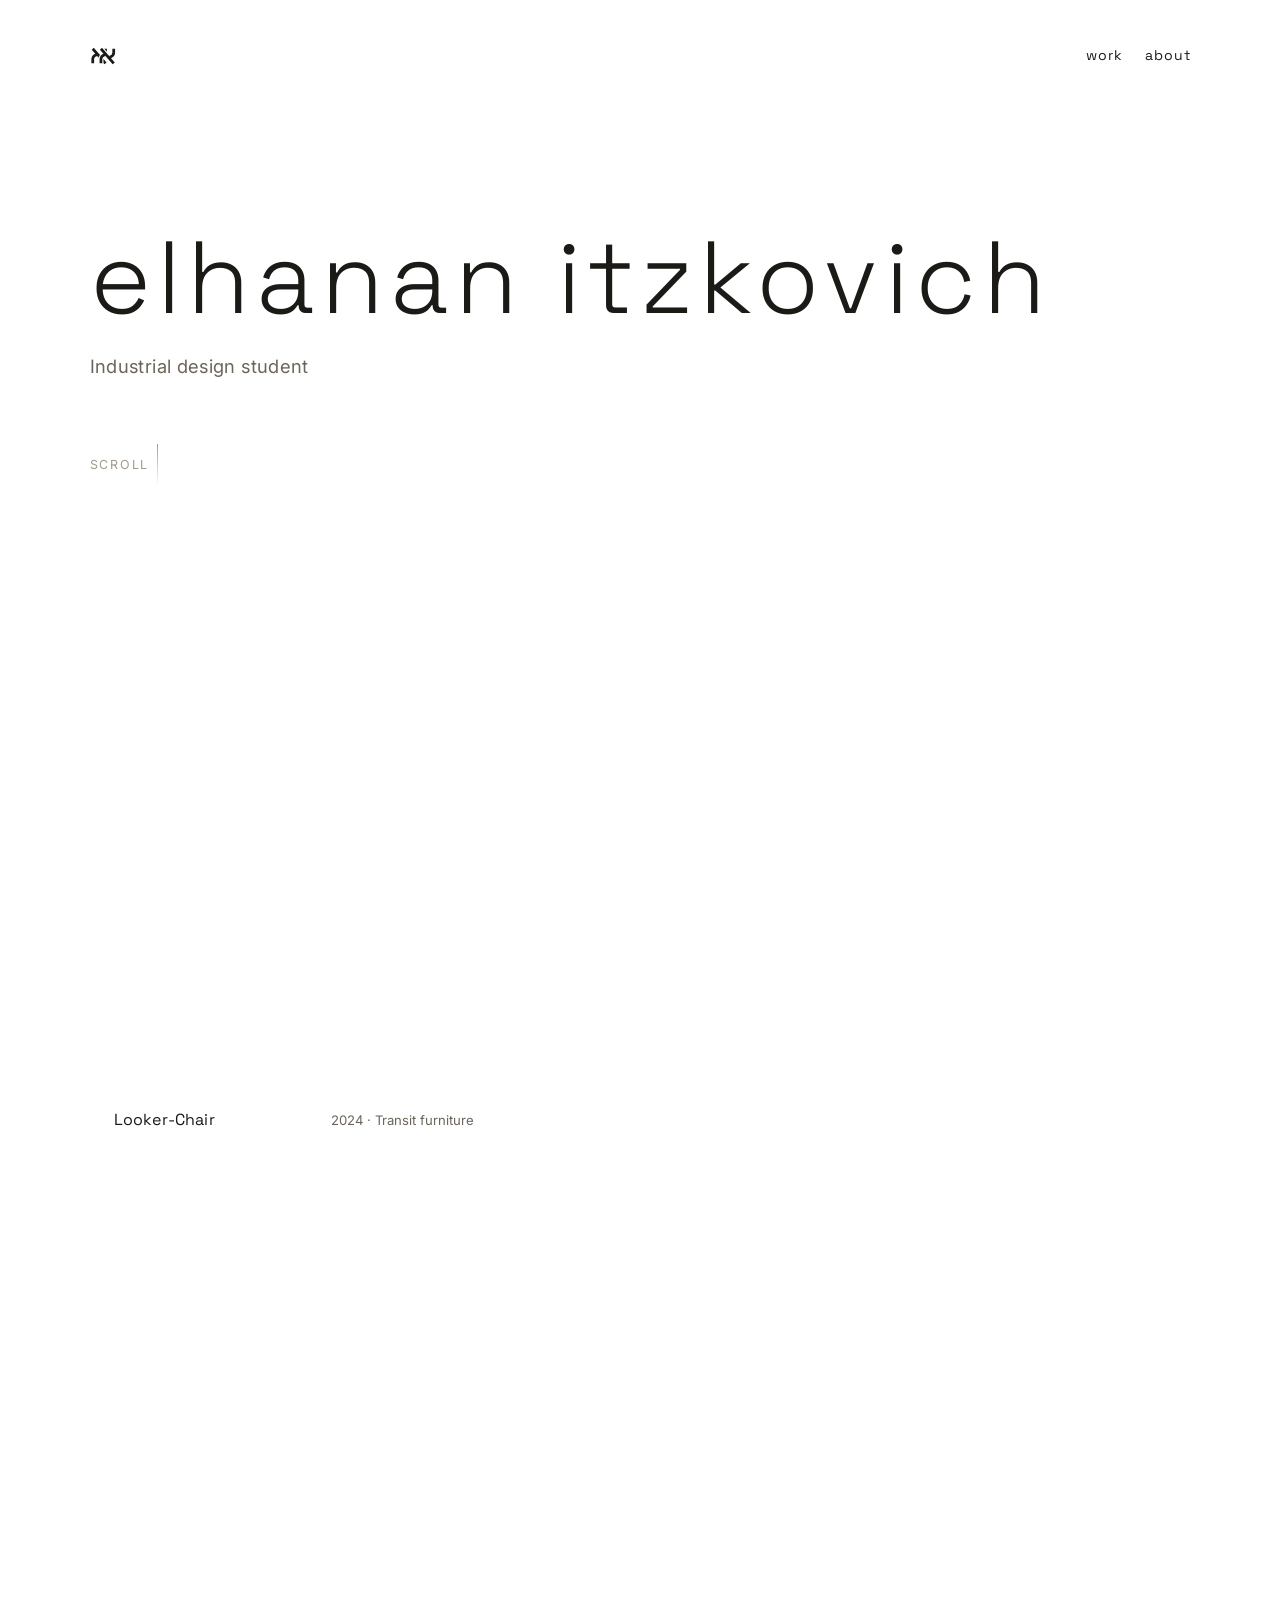
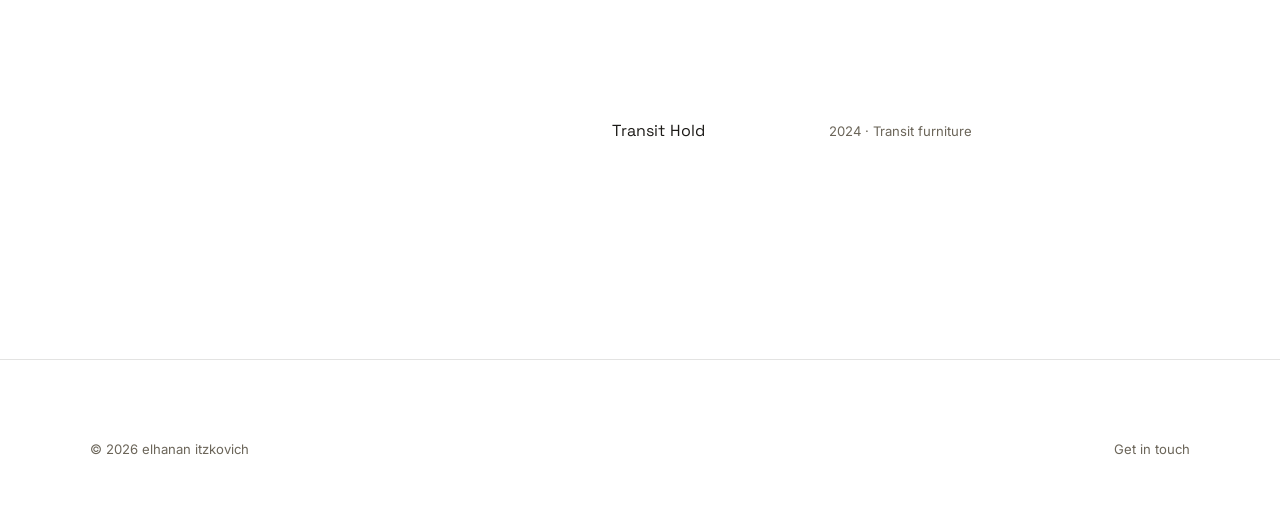
==== commit 5fee8e5d: "Nav cleanup, gallery layout, page transitions, social link redesign - Remove "Contact" from the nav " ====
--- a/index.html
+++ b/index.html
@@ -33,7 +33,6 @@
       <div class="menu-row">
         <a href="index.html#work" data-nav="work">Work</a>
         <a href="about.html" data-nav="about">About</a>
-        <a href="about.html#contact" data-nav="contact">Contact</a>
       </div>
       <button class="dot" aria-label="Open menu" type="button"></button>
     </div>
--- a/style.css
+++ b/style.css
@@ -45,6 +45,40 @@
   }
 }
 
+/* ---------------------------------------------------------------------
+   Page transitions: a soft fade + rise between full page navigations
+   (home -> a project, project -> project, etc). Browsers without
+   cross-document View Transitions support just navigate normally, no
+   fallback needed.
+   ------------------------------------------------------------------- */
+@view-transition {
+  navigation: auto;
+}
+
+::view-transition-old(root),
+::view-transition-new(root) {
+  animation-duration: .45s;
+  animation-timing-function: var(--ease);
+}
+
+::view-transition-old(root) { animation-name: page-out; }
+::view-transition-new(root) { animation-name: page-in; }
+
+@keyframes page-out {
+  to { opacity: 0; transform: translateY(-10px); }
+}
+@keyframes page-in {
+  from { opacity: 0; transform: translateY(10px); }
+}
+
+@media (prefers-reduced-motion: reduce) {
+  ::view-transition-group(*),
+  ::view-transition-old(*),
+  ::view-transition-new(*) {
+    animation: none !important;
+  }
+}
+
 * { box-sizing: border-box; }
 
 html, body {
@@ -81,14 +115,15 @@
 }
 
 /* ---------------------------------------------------------------------
-   Logo mark, sitting above the menu row/dot — independent of them, so
-   it stays put while the menu collapses into a dot on scroll.
+   Logo mark, on the opposite (left) side from the menu/dot, but on
+   the same row — flex align-items:center on the shared .site-nav row
+   keeps it vertically centered against the dot regardless of either
+   element's own height, instead of lining them up by hand.
    ------------------------------------------------------------------- */
 .site-nav .menu-logo {
   display: flex;
   align-items: center;
   width: 26px;
-  margin-bottom: .9rem;
   color: var(--fg);
   opacity: 1;
   transition: opacity var(--dur-fast) var(--ease);
@@ -108,11 +143,13 @@
 .site-nav {
   position: fixed;
   top: 2.2rem;
+  left: var(--page-pad);
   right: var(--page-pad);
   z-index: 100;
   display: flex;
-  flex-direction: column;
-  align-items: flex-end;
+  flex-direction: row;
+  justify-content: space-between;
+  align-items: center;
 }
 
 .site-nav .nav-controls {
@@ -334,16 +371,20 @@
 
 .work-visual {
   position: relative;
-  aspect-ratio: 1 / 1.08;
   cursor: pointer;
   overflow: hidden;
 }
 
+/* The sketch SVG sizes itself directly from its own width + aspect-ratio
+   (not from a percentage height resolved against an ancestor) — some
+   WebKit/Safari builds don't reliably resolve a percentage height on an
+   absolutely positioned child against a parent sized only by
+   aspect-ratio, which let the SVG render far taller than its card on
+   macOS even though the same markup was fine elsewhere. */
 .work-visual .sketch-svg {
-  position: absolute;
-  inset: 0;
+  display: block;
   width: 100%;
-  height: 100%;
+  aspect-ratio: 1 / 1.08;
 }
 
 .work-visual .sketch-svg path {
@@ -382,7 +423,7 @@
   width: 260px;
   background: var(--bg);
   border: 1px solid var(--border);
-  padding: .9rem 1.1rem;
+  overflow: hidden;
   opacity: 0;
   transform: scale(.98);
   transform-origin: top left;
@@ -392,6 +433,21 @@
   will-change: left, top, transform;
 }
 
+.work-tooltip .tt-image {
+  display: block;
+  width: 100%;
+  aspect-ratio: 4 / 3;
+  object-fit: cover;
+}
+
+.work-tooltip .tt-title,
+.work-tooltip .tt-sub,
+.work-tooltip .tt-desc {
+  padding: 0 1.1rem;
+}
+
+.work-tooltip .tt-title { margin-top: .9rem; }
+
 @media (hover: hover) {
   .work-visual:hover .work-tooltip,
   .work-visual:focus-visible .work-tooltip {
@@ -415,6 +471,7 @@
 
 .work-tooltip .tt-desc {
   margin-top: .5rem;
+  padding-bottom: .9rem;
   font-size: .8rem;
   color: var(--fg-soft);
   max-width: 28em;
@@ -521,29 +578,15 @@
 
 .project-hero-visual {
   margin: 1rem var(--page-pad) 5rem;
-  position: relative;
   background: var(--surface);
-  aspect-ratio: 16 / 9;
   overflow: hidden;
   border-radius: 3px;
 }
 
-.project-hero-visual .glow {
-  position: absolute;
-  inset: -25%;
-  background-size: cover;
-  background-position: center;
-  filter: blur(60px) brightness(.5) saturate(1.3);
-  transform: scale(1.15);
-  opacity: .7;
-}
-
 .project-hero-visual img {
-  position: absolute;
-  inset: 0;
+  display: block;
   width: 100%;
-  height: 100%;
-  object-fit: cover;
+  height: auto;
 }
 
 .project-section {
@@ -591,10 +634,9 @@
 }
 
 .project-gallery img, .project-gallery video {
+  display: block;
   width: 100%;
-  height: 100%;
-  object-fit: cover;
-  aspect-ratio: 4 / 5;
+  height: auto;
 }
 
 .project-gallery figcaption {
@@ -603,12 +645,9 @@
   color: var(--fg-faint);
 }
 
-.project-gallery .gallery-item:first-child {
+.project-gallery .gallery-item:first-child,
+.project-gallery .gallery-item.wide {
   grid-column: 1 / -1;
-}
-.project-gallery .gallery-item:first-child img,
-.project-gallery .gallery-item:first-child video {
-  aspect-ratio: 16 / 9;
 }
 
 @media (max-width: 640px) {
@@ -695,12 +734,46 @@
   padding: 1.1rem 0;
   border-bottom: 1px solid var(--border);
   font-size: .95rem;
+  overflow: hidden;
+}
+
+.about-links .link-main {
+  display: flex;
+  align-items: center;
+  gap: .7em;
+  transform-origin: left center;
+  transition: transform .4s var(--ease), opacity .35s var(--ease);
+}
+
+.about-links .link-icon {
+  width: 19px;
+  height: 19px;
+  flex: none;
 }
 
 .about-links a .arrow {
   opacity: 0;
   transform: translateX(-4px);
   transition: opacity var(--dur-fast) var(--ease), transform var(--dur-fast) var(--ease);
+}
+
+/* The icon+label absorb into the arrow on click, instead of the page
+   just jumping away to the mail client / a new tab. */
+.about-links a.clicked .link-main {
+  transform: translateX(85%) scale(.15);
+  opacity: 0;
+}
+
+.about-links a.clicked .arrow {
+  opacity: 1;
+  transform: translateX(0);
+  animation: arrow-absorb .45s var(--ease);
+}
+
+@keyframes arrow-absorb {
+  0%, 40% { transform: scale(1); }
+  65% { transform: scale(1.4); }
+  100% { transform: scale(1); }
 }
 
 .about-links a:hover .arrow {
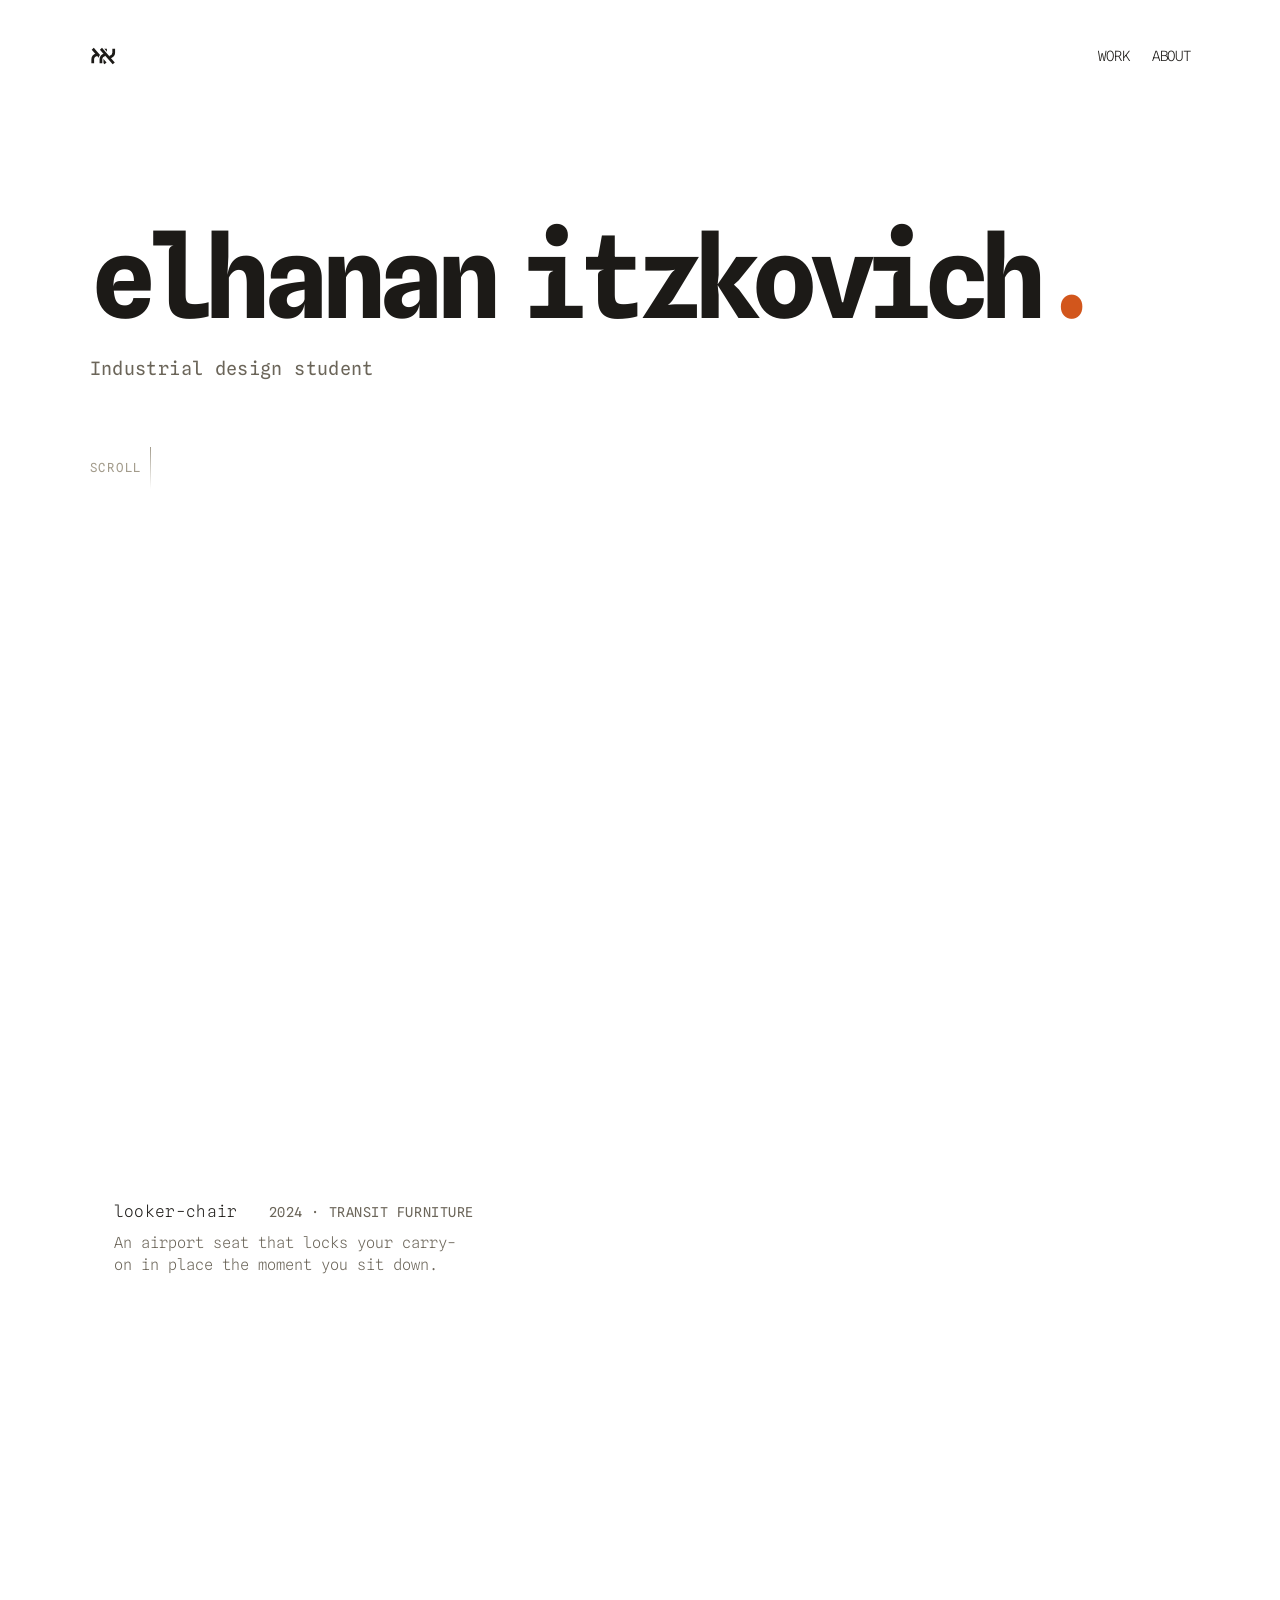
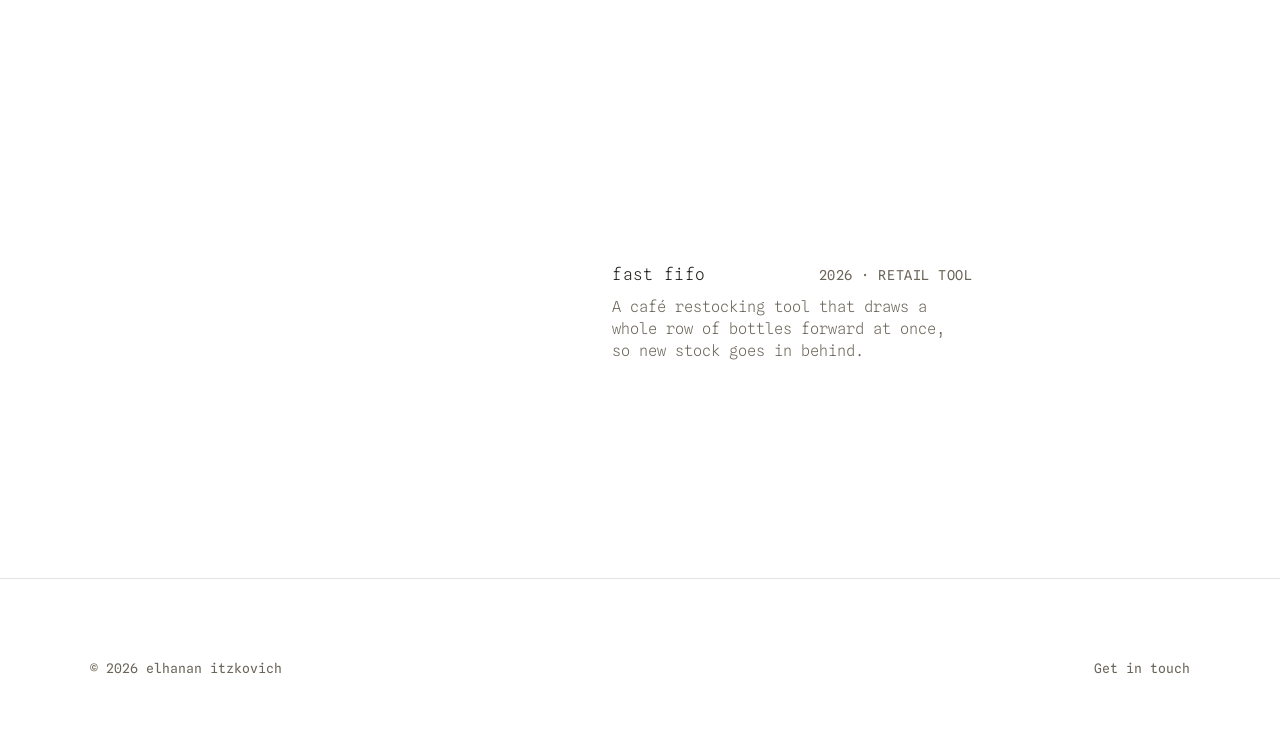
==== commit 81b03680: "Come back to a finished drawing, and arrive from above Three things about getting to the feed.  Comi" ====
--- a/index.html
+++ b/index.html
@@ -39,7 +39,7 @@
   </nav>
 
   <header class="hero">
-    <h1 class="name">elhanan itzkovich</h1>
+    <h1 class="name">elhanan itzkovich.</h1>
     <p class="tagline">Industrial design student</p>
     <div class="scroll-cue">Scroll</div>
   </header>
--- a/style.css
+++ b/style.css
@@ -1,7 +1,7 @@
 /* ---------------------------------------------------------------------
    Design tokens. Swap fonts / colors here to restyle the whole site.
    ------------------------------------------------------------------- */
-@import url('https://fonts.googleapis.com/css2?family=Space+Grotesk:wght@300;400;500&family=Inter:wght@400;500&display=swap');
+@import url('https://fonts.googleapis.com/css2?family=Spline+Sans+Mono:wght@300..700&display=swap');
 
 :root {
   --bg: #ffffff;
@@ -11,16 +11,33 @@
   --border: rgba(28, 26, 23, 0.12);
   --surface: rgba(28, 26, 23, 0.045);
   --surface-strong: rgba(28, 26, 23, 0.08);
-
-  --font-display: 'Space Grotesk', 'Inter', ui-sans-serif, system-ui, -apple-system, sans-serif;
-  --font-body: 'Inter', ui-sans-serif, system-ui, -apple-system, sans-serif;
+  /* The one colour on the site: the full stop after the name. */
+  --accent: #d2561c;
+  /* Backdrop for a cut-out photo, which has no background of its own.
+     It follows the page, so the object sits on white on the light theme
+     and on near-black on the dark one. */
+  --plate: var(--bg);
+
+  /* One face for the whole site — the one the menu was already set in.
+     Three families (a display, a body, a mono) meant the name, the
+     captions and the nav links each spoke differently; now the only
+     thing that changes from one to the next is size, weight and
+     tracking. Set it here and every page follows. */
+  --font: 'Spline Sans Mono', ui-monospace, 'SF Mono', Menlo, monospace;
 
   --ease: cubic-bezier(.22, 1, .36, 1);
   --dur-fast: .25s;
   --dur-med: .6s;
-  --dur-slow: 1.1s;
+  /* How long the card's photo and text take to travel to the project
+     page and back. */
+  --dur-lift: 1.1s;
+  /* A work sliding aside for the next one. */
+  --dur-swipe: .45s;
 
   --page-pad: 7vw;
+  /* How far up the hover preview comes. Short of 1 on purpose: the photo
+     is a hint of the work, and the drawn line stays the thing you read. */
+  --preview-dim: .50;
   color-scheme: light;
 }
 
@@ -33,6 +50,8 @@
     --border: rgba(236, 231, 220, 0.14);
     --surface: rgba(236, 231, 220, 0.05);
     --surface-strong: rgba(236, 231, 220, 0.09);
+  /* Lifted off the dark ground, where the light orange goes muddy. */
+  --accent: #ff8042;
     color-scheme: dark;
   }
 }
@@ -41,7 +60,8 @@
   :root {
     --dur-fast: .001s;
     --dur-med: .001s;
-    --dur-slow: .001s;
+    --dur-lift: .001s;
+    --dur-swipe: .001s;
   }
 }
 
@@ -51,18 +71,212 @@
    cross-document View Transitions support just navigate normally, no
    fallback needed.
    ------------------------------------------------------------------- */
+/* On a phone the trip is slower, because that's where it has the most
+   to say: the card you touched is most of the screen, and watching its
+   photo and its words carry over is how you know the page you land on
+   is that card opened up, rather than a new page with an animation in
+   front of it. On a desktop the same distance is a smaller part of a
+   much larger screen and the eye catches it sooner. */
+@media (max-width: 720px) {
+  /* Longer here than on a desktop, where the same distance is a smaller
+     part of a much larger screen — but not as long as it was. While a
+     transition runs the page is a held picture of itself, so a scroll
+     that lands in the middle of one does nothing until it ends and then
+     arrives all at once. The longer it runs, the more likely that is,
+     and on a phone a scroll follows almost immediately. */
+  :root { --dur-lift: 1.15s; }
+}
+
 @view-transition {
   navigation: auto;
 }
 
+/* Clicking a work morphs the named pieces of its card into their places
+   on the project page (view-transition-name="work-<id>" and the three
+   "work-title/meta/blurb-<id>" lines, set in shared.js): the photo grows
+   into the hero, and the lines of text under the sketch travel up to the
+   header. They take the long way on purpose — at half a second the trip
+   was over before the eye had found what was moving, so the whole thing
+   read as a flicker rather than as the card's own text and photo being
+   carried to a new place. */
+::view-transition-group(*) {
+  animation-duration: var(--dur-lift);
+  animation-timing-function: var(--ease);
+}
+
+/* The crossfade between a pair's old and new content runs the full trip
+   as well. The browser's own default is a quarter second, which had the
+   card's small grey title already faded into the big header title while
+   its box was still only a third of the way up the screen. */
+::view-transition-old(*),
+::view-transition-new(*) {
+  animation-duration: var(--dur-lift);
+  animation-timing-function: var(--ease);
+}
+
+/* Everything that isn't travelling — the rest of both pages — changes
+   over faster, so what you watch is the pieces moving. Declared after
+   the rules above so it wins for the root snapshot. */
 ::view-transition-old(root),
 ::view-transition-new(root) {
-  animation-duration: .45s;
+  animation-duration: var(--dur-med);
   animation-timing-function: var(--ease);
 }
 
 ::view-transition-old(root) { animation-name: page-out; }
 ::view-transition-new(root) { animation-name: page-in; }
+
+/* The three lines of text that travel (lift-title / lift-meta /
+   lift-blurb; shared.js hands these names to whichever card is being
+   opened or returned to).
+
+   A pair is two snapshots, and crossfading them is what made the text
+   dissolve and a new one appear in its place. So only one of the two is
+   ever shown, for the whole trip: the project page's, which is the
+   larger and sharper of the two, scaled down into the card's box at the
+   card end and growing to full size at the other. The words are the
+   same at both ends, so what you watch is one line of text moving and
+   changing size — which is what it is.
+
+   Whichever page is arriving tells us which snapshot that is: on the
+   way into a work the project's text is the new one, and on the way
+   back out it's the old one.
+
+   The photo travels the same way, and as the image itself rather than
+   the box around it: a box is padded out to the shape of the card or of
+   the page, and one letterboxed photo can't scale into another. The
+   image's own edges are the same shape at both ends, whatever shape the
+   photo is — which is also the end of the second, dimmer copy that used
+   to come down behind the first.
+
+   All of it waits on data-lift, which says that this arrival really has
+   a card on the other side of it. Without that the held snapshot has
+   nowhere to go, and it just sat there over the page you were heading
+   to until the clock ran out. */
+html[data-lift="pair"][data-page="project"]::view-transition-old(lift-title),
+html[data-lift="pair"][data-page="project"]::view-transition-old(lift-meta),
+html[data-lift="pair"][data-page="project"]::view-transition-old(lift-blurb),
+html[data-lift="pair"][data-page="project"]::view-transition-old(lift-visual),
+html[data-lift="pair"][data-page="home"]::view-transition-new(lift-title),
+html[data-lift="pair"][data-page="home"]::view-transition-new(lift-meta),
+html[data-lift="pair"][data-page="home"]::view-transition-new(lift-blurb),
+html[data-lift="pair"][data-page="home"]::view-transition-new(lift-visual) {
+  animation: none;
+  opacity: 0;
+}
+
+html[data-lift="pair"][data-page="project"]::view-transition-new(lift-title),
+html[data-lift="pair"][data-page="project"]::view-transition-new(lift-meta),
+html[data-lift="pair"][data-page="project"]::view-transition-new(lift-blurb),
+html[data-lift="pair"][data-page="project"]::view-transition-new(lift-visual),
+html[data-lift="pair"][data-page="home"]::view-transition-old(lift-title),
+html[data-lift="pair"][data-page="home"]::view-transition-old(lift-meta),
+html[data-lift="pair"][data-page="home"]::view-transition-old(lift-blurb),
+html[data-lift="pair"][data-page="home"]::view-transition-old(lift-visual) {
+  animation: none;
+  opacity: 1;
+}
+
+/* The photo arrives as dim as the card it is arriving on, rather than
+   arriving bright and losing the light in one frame at the end. The
+   snapshot that travels is the project page's, at full strength, while
+   the card's own photo rests at --preview-dim under a finger and at
+   nothing at all under a pointer that isn't hovering it — and the drop
+   between the two used to happen in the single frame where the
+   pseudo-elements go away and the real card is shown. shared.js reads
+   the card this trip is going back to and writes --lift-photo-end;
+   these spend the whole trip getting there, and there is nothing left
+   to drop. Declared after the two rules above, which hold the same
+   snapshots still with no animation of their own. */
+@keyframes lift-photo-settle {
+  from { opacity: 1; }
+  to { opacity: var(--lift-photo-end, var(--preview-dim)); }
+}
+
+@keyframes lift-photo-rise {
+  from { opacity: var(--preview-dim); }
+  to { opacity: 1; }
+}
+
+html[data-lift="pair"][data-page="home"]::view-transition-old(lift-visual) {
+  animation: lift-photo-settle var(--dur-lift) var(--ease) both;
+}
+
+/* The same on the way in, where the card's photo is the dim one and the
+   work's own page is where it comes up to full strength. */
+html[data-lift="pair"][data-page="project"]::view-transition-new(lift-visual) {
+  animation: lift-photo-rise var(--dur-lift) var(--ease) both;
+}
+
+/* The long intro has no counterpart on the card, so instead of fading
+   in and out where it stands it slides: up from below the fold as the
+   work opens, and straight back down off the bottom as you leave. */
+::view-transition-new(project-intro) {
+  animation: intro-up var(--dur-lift) calc(var(--dur-lift) * .35) var(--ease) both;
+}
+
+::view-transition-old(project-intro) {
+  animation: intro-down var(--dur-med) var(--ease) both;
+}
+
+@keyframes intro-up {
+  from { transform: translateY(70vh); }
+}
+
+@keyframes intro-down {
+  to { transform: translateY(70vh); }
+}
+
+/* A sideways flick on a project moves between works, so the page claims
+   only vertical panning (and pinch) and leaves horizontal gestures to
+   the script. Without this the browser takes the flick for a scroll and
+   cancels the pointer halfway through it. */
+body[data-page="project"] {
+  touch-action: pan-y pinch-zoom;
+}
+
+/* A flick carries the whole page with it, in the direction of the flick
+   (shared.js sets data-slide on the way out). */
+/* The page leaves the screen rather than dimming a little on its way
+   out: it is the same page being moved aside, so it travels the whole
+   width, and the one arriving comes the whole width from the other
+   side. Nothing fades — a fade is what made this read as the page
+   quietly swapping itself while you weren't looking. */
+html[data-slide="next"]::view-transition-old(root) {
+  animation: slide-out-left var(--dur-swipe) var(--ease) both;
+}
+html[data-slide="next"]::view-transition-new(root) {
+  animation: slide-in-right var(--dur-swipe) var(--ease) both;
+}
+html[data-slide="prev"]::view-transition-old(root) {
+  animation: slide-out-right var(--dur-swipe) var(--ease) both;
+}
+html[data-slide="prev"]::view-transition-new(root) {
+  animation: slide-in-left var(--dur-swipe) var(--ease) both;
+}
+
+/* The logo doesn't open a work, it asks for the site — so instead of
+   the page fading over, the feed is laid down over whatever you were
+   reading: it comes the full height of the screen from above, with a
+   shadow under its leading edge, and the page it covers sinks a little
+   and dims rather than leaving. shared.js marks the tap on the way out
+   (data-enter) and takes the mark off once the arrival is over. */
+html[data-enter="push"]::view-transition-new(root) {
+  animation: push-in-top var(--dur-med) var(--ease) both;
+  box-shadow: 0 1.5rem 3rem rgba(0, 0, 0, .3);
+}
+
+html[data-enter="push"]::view-transition-old(root) {
+  animation: push-under var(--dur-med) var(--ease) both;
+}
+
+@keyframes push-in-top { from { transform: translateY(-100%); } }
+@keyframes push-under { to { transform: translateY(8vh); opacity: .55; } }
+
+@keyframes slide-out-left { to { transform: translateX(-100%); } }
+@keyframes slide-in-right { from { transform: translateX(100%); } }
+@keyframes slide-out-right { to { transform: translateX(100%); } }
+@keyframes slide-in-left { from { transform: translateX(-100%); } }
 
 @keyframes page-out {
   to { opacity: 0; transform: translateY(-10px); }
@@ -88,7 +302,7 @@
 
 body {
   margin: 0;
-  font-family: var(--font-body);
+  font-family: var(--font);
   font-size: 16px;
   line-height: 1.5;
   -webkit-font-smoothing: antialiased;
@@ -121,6 +335,7 @@
    element's own height, instead of lining them up by hand.
    ------------------------------------------------------------------- */
 .site-nav .menu-logo {
+  position: relative;
   display: flex;
   align-items: center;
   width: 26px;
@@ -129,18 +344,36 @@
   transition: opacity var(--dur-fast) var(--ease);
 }
 
+/* The mark itself is 26x20 — far too small to hit with a thumb. This
+   pads the touch target out to roughly 58x48 without changing anything
+   that's drawn. Absolutely positioned, so it stays out of the flex
+   layout rather than becoming a second item in it. */
+.site-nav .menu-logo::before {
+  content: "";
+  position: absolute;
+  inset: -14px -16px;
+}
+
 .site-nav .menu-logo svg {
   display: block;
   width: 100%;
   height: auto;
 }
 
-.site-nav .menu-logo:hover { opacity: .6; }
+@media (hover: hover) and (pointer: fine) {
+  .site-nav .menu-logo:hover { opacity: .6; }
+}
 
 /* ---------------------------------------------------------------------
    Nav: Work · About · Contact, collapsing into a dot on scroll.
    ------------------------------------------------------------------- */
 .site-nav {
+  /* Named, so that it sits out every page transition instead of being
+     carried off with the page: the logo and the menu are the one thing
+     on screen that doesn't belong to the work you're leaving, and
+     watching them slide away with it was wrong. Named on every page, so
+     the two always pair and it simply stays where it is. */
+  view-transition-name: site-nav;
   position: fixed;
   top: 2.2rem;
   left: var(--page-pad);
@@ -160,7 +393,6 @@
   display: flex;
   align-items: center;
   gap: 1.6em;
-  font-family: var(--font-display);
   font-weight: 400;
   font-size: .88rem;
   letter-spacing: .06em;
@@ -173,6 +405,9 @@
 }
 
 .site-nav .menu-row a {
+  font-weight: 300;
+  text-transform: uppercase;
+  letter-spacing: -.02em;
   position: relative;
   padding: .2em 0;
 }
@@ -187,9 +422,12 @@
   transition: right var(--dur-fast) var(--ease);
 }
 
-.site-nav .menu-row a:hover::after,
 .site-nav .menu-row a[aria-current="page"]::after {
   right: 0;
+}
+
+@media (hover: hover) and (pointer: fine) {
+  .site-nav .menu-row a:hover::after { right: 0; }
 }
 
 .site-nav .dot {
@@ -208,6 +446,16 @@
   cursor: pointer;
 }
 
+/* Same as the logo: a 22px dot is a small thing to aim at, so the
+   target is padded out to ~48px. It sits inside the button, so it
+   scales away with it and catches nothing while the dot is hidden. */
+.site-nav .dot::before {
+  content: "";
+  position: absolute;
+  inset: -13px;
+  border-radius: 50%;
+}
+
 @keyframes dot-pop-in {
   0% { transform: translate(0, -50%) scale(0); }
   55% { transform: translate(0, -50%) scale(1.6); }
@@ -242,7 +490,7 @@
   animation: dot-pop-out var(--dur-med) var(--ease) both;
 }
 
-@media (hover: hover) {
+@media (hover: hover) and (pointer: fine) {
   .site-nav.collapsed:hover .menu-row {
     opacity: 1;
     pointer-events: auto;
@@ -266,13 +514,46 @@
 }
 
 .hero .name {
-  font-family: var(--font-display);
-  font-weight: 300;
-  font-size: clamp(2.6rem, 9vw, 6.4rem);
-  letter-spacing: .06em;
-  line-height: 1.02;
+  font-weight: 700;
+  font-size: clamp(2.8rem, 10vw, 7rem);
+  /* Set tight: the letters close up into one shape rather than standing
+     apart as a line of them. A monospace carries every letter in a cell
+     of the same width, so an i sits in as much room as an m and the
+     word falls apart at default tracking — it takes a good deal of
+     negative spacing here to pull the letters back against each other,
+     far more than the proportional face it replaced needed. */
+  letter-spacing: -.085em;
+  line-height: .98;
   margin: 0;
   text-transform: lowercase;
+}
+
+/* The wave is scrolled rather than played: as the name leaves the top
+   of the screen its letters lift away, the outermost first and the
+   middle last, and scrolling back up brings them down again in the
+   order they left. shared.js drives it per letter, from how far each
+   one stands from the centre. */
+/* The full stop shared.js puts on the end of the name (it is the last
+   letter of the last word, so it lifts with the wave like any other
+   rather than hanging there once the name has gone). */
+.hero .name .wave-word:last-of-type .wave-letter:last-child {
+  color: var(--accent);
+}
+
+.hero .name .wave-letter {
+  display: inline-block;
+  will-change: transform;
+}
+
+/* Each word is a box of its own so the line can only break between
+   words, never between letters. */
+.hero .name .wave-word { display: inline-block; }
+
+/* The gap between the names, which the tight tracking would otherwise
+   close almost completely. */
+.hero .name .wave-space {
+  display: inline-block;
+  width: .26em;
 }
 
 .hero .tagline {
@@ -335,44 +616,27 @@
 
 .work-card { display: block; }
 
-/* The thread connecting one work's line to the next: positioned behind
-   the whole gap (including the title/caption text), spanning from the
-   bottom of the sketch above to the top of the sketch below — their
-   actual horizontal centers, measured in JS, since works sit at varying
-   indents rather than directly above one another. */
-.work-connector {
-  position: absolute;
-  left: 0;
-  width: 100%;
-  z-index: 0;
-  pointer-events: none;
-}
-
-.work-connector svg {
-  position: absolute;
-  inset: 0;
-  width: 100%;
-  height: 100%;
-  overflow: visible;
-}
-
-.work-connector path {
-  fill: none;
-  stroke: var(--fg);
-  stroke-width: 1.6;
-  stroke-linecap: round;
-  vector-effect: non-scaling-stroke;
-}
-
 .work-card a.work-link {
   display: block;
   color: inherit;
 }
 
+/* The photo and the sketch share one grid cell, so both run the card's
+   full width — the same width as the title and the line of text under
+   them — and the box is as tall as whichever of the two is taller: a
+   tall photo makes it taller than the sketch, a letterbox cut-out
+   leaves the sketch at its own height. Neither is cropped, and neither
+   is letterboxed inside a box of the other's shape. */
 .work-visual {
   position: relative;
+  display: grid;
   cursor: pointer;
   overflow: hidden;
+}
+
+.work-visual > * {
+  grid-area: 1 / 1;
+  align-self: center;
 }
 
 /* The sketch SVG sizes itself directly from its own width + aspect-ratio
@@ -406,109 +670,121 @@
   color: var(--fg-soft);
 }
 
+/* The card's title and meta line are the project header's, in small:
+   same family, same weight, same lowercase, same uppercase meta with
+   the same letter-spacing and the same em dash. That isn't only for
+   looks — a pair in a view transition is matched by the box each end
+   occupies, so only type that is genuinely the same shape at both ends
+   scales from one to the other. When they differed, the heading was
+   carried down to whatever width the little title happened to have,
+   which is why it arrived far too small and then snapped. */
 .work-meta .work-title {
-  font-family: var(--font-display);
+  font-weight: 300;
   font-size: 1rem;
   color: var(--fg);
-  letter-spacing: .01em;
-}
-
-.work-meta .work-tags { white-space: nowrap; }
-
-/* Hover tooltip (desktop) */
-.work-tooltip {
-  position: fixed;
-  left: 0;
-  top: 0;
-  width: 260px;
-  background: var(--bg);
-  border: 1px solid var(--border);
-  overflow: hidden;
+  letter-spacing: .02em;
+  text-transform: lowercase;
+}
+
+.work-meta .work-tags {
+  white-space: nowrap;
+  font-size: .85rem;
+  letter-spacing: .04em;
+  text-transform: uppercase;
+}
+
+/* Hover preview (desktop): the work's own image fades in inside the
+   sketch's own box, so the drawn line reads as sitting on top of the
+   photo. Being an overlay, it moves nothing else on the page. Contained
+   rather than cropped, since these images are every shape from a 2.6:1
+   cut-out to an upright photo. */
+.work-preview {
+  width: 100%;
   opacity: 0;
-  transform: scale(.98);
-  transform-origin: top left;
-  transition: opacity var(--dur-fast) var(--ease), transform var(--dur-fast) var(--ease);
+  transition: opacity var(--dur-med) var(--ease);
   pointer-events: none;
-  z-index: 50;
-  will-change: left, top, transform;
-}
-
-.work-tooltip .tt-image {
+}
+
+/* The photo runs the card's full width and takes its height from its own
+   proportions, so the element's edges are the photo's edges — which is
+   what lets it scale into the same photo on the project page instead of
+   one letterboxed shape sliding against another. */
+.work-preview img {
   display: block;
   width: 100%;
-  aspect-ratio: 4 / 3;
-  object-fit: cover;
-}
-
-.work-tooltip .tt-title,
-.work-tooltip .tt-sub,
-.work-tooltip .tt-desc {
-  padding: 0 1.1rem;
-}
-
-.work-tooltip .tt-title { margin-top: .9rem; }
-
-@media (hover: hover) {
-  .work-visual:hover .work-tooltip,
-  .work-visual:focus-visible .work-tooltip {
-    opacity: 1;
-    transform: scale(1);
+  height: auto;
+  /* `auto` first: the photo's own ratio once it has loaded, and the
+     sketch's box as the fallback before that — so the card reserves the
+     height it would have had anyway and nothing below it jumps when the
+     photo arrives. */
+  aspect-ratio: auto 1 / 1.08;
+}
+
+/* Keeps the line above the photo. */
+.work-visual .sketch-svg {
+  position: relative;
+  z-index: 1;
+}
+
+/* `hover: hover` alone isn't enough to mean "a mouse": some phones and
+   tablets answer it yes, and there the first tap on a card is spent
+   turning the hover state on instead of following the link — the photo
+   came up, the tap did nothing, and you had to tap again to actually
+   open the work. Pairing it with `pointer: fine` keeps hover-only
+   styling for real pointers, so a touch never has a hover state to
+   spend a tap on. */
+@media (hover: hover) and (pointer: fine) {
+  .work-link:hover .work-preview,
+  .work-link:focus-visible .work-preview {
+    opacity: var(--preview-dim);
   }
 }
 
-.work-tooltip .tt-title {
-  font-family: var(--font-display);
+/* The work's one-line description, under its title. It used to be
+   mobile-only — on a mouse the same sentence lived in a hover tooltip,
+   and when that went the line had nowhere left to show, so on a desktop
+   the cards lost their description entirely. It belongs on the card at
+   every size: it is also the line that travels up to the top of the
+   project page when the work opens. */
+.work-card .work-caption {
+  margin-top: .55rem;
+  font-weight: 300;
+  /* Close to the size the same sentence has at the top of the project
+     page: on a phone both run the full width of the screen, so whatever
+     is left between the two sizes is the one step the eye sees when the
+     line arrives. */
   font-size: .95rem;
-  letter-spacing: .01em;
-}
-
-.work-tooltip .tt-sub {
-  margin-top: .2rem;
-  font-size: .76rem;
+  line-height: 1.45;
   color: var(--fg-soft);
-  letter-spacing: .03em;
-}
-
-.work-tooltip .tt-desc {
-  margin-top: .5rem;
-  padding-bottom: .9rem;
-  font-size: .8rem;
-  color: var(--fg-soft);
-  max-width: 28em;
-}
-
-/* Mobile: no hover, so description sits below the sketch */
-.work-card .mobile-caption {
-  display: none;
-}
-
-@media (hover: none) {
-  .work-tooltip { display: none; }
-  .work-card .mobile-caption {
-    display: block;
-    margin-top: .9rem;
-    font-size: .85rem;
-    color: var(--fg-soft);
-  }
-  .work-card .mobile-caption .tt-title {
-    font-family: var(--font-display);
-    font-size: 1rem;
-    color: var(--fg);
-  }
-  .work-card .mobile-caption .tt-sub {
-    margin-top: .15rem;
-    font-size: .76rem;
-    letter-spacing: .03em;
-  }
-  .work-card .mobile-caption .tt-desc { margin-top: .45rem; }
-}
-
+  /* The same measure as the project page's copy of this line, counted
+     in its own text rather than in pixels: that keeps the two boxes in
+     the same ratio as the two type sizes, which is what the travelling
+     pair is scaled by. In pixels they drifted apart on a wide screen —
+     a 360px line arriving into a 589px one — and the sentence landed a
+     quarter too large and then snapped back. */
+  max-width: 23em;
+}
+
+/* The other side of the hover coin: anything that isn't a fine pointer
+   gets the photo outright, with nothing to hover. */
+@media (hover: none), (pointer: coarse) {
+  .work-preview { opacity: var(--preview-dim); }
+  .work-card .work-caption { margin-top: .9rem; }
+}
+
+/* On a phone the card is the whole screen: the feed's own side padding
+   goes, and the photo, the title and the description all run from one
+   edge to the other. The description drops its measure here as well —
+   a line counted in ems is shorter than the screen, and on a phone the
+   screen is the measure. */
 @media (max-width: 720px) {
+  .works-feed { padding-inline: 0; }
   .work-entry[data-size="large"] .work-card,
   .work-entry[data-size="medium"] .work-card,
   .work-entry[data-size="small"] .work-card {
-    width: 88vw;
+    width: 100%;
   }
+  .work-card .work-caption { max-width: none; }
   .work-entry { justify-content: center; margin-left: 0 !important; }
   .hero { padding: 7rem var(--page-pad) 3rem; min-height: 60vh; }
 }
@@ -540,6 +816,9 @@
 }
 
 .project-header .back-link {
+  /* Furniture, like the nav: it belongs to the site rather than to the
+     work, so it stays where it is while the work moves. */
+  view-transition-name: back-link;
   display: inline-flex;
   align-items: center;
   gap: .5em;
@@ -551,13 +830,18 @@
 
 .project-header .back-link:hover { color: var(--fg); }
 
+/* Each of these wraps its own text rather than the whole column: the
+   travelling pair is matched box to box, and a heading whose box is the
+   full width of the page would hand the card a box that has little to
+   do with the words in it. */
 .project-header .p-title {
-  font-family: var(--font-display);
   font-weight: 300;
   font-size: clamp(2rem, 5.6vw, 3.4rem);
   letter-spacing: .02em;
   margin: 0 0 .9rem;
   text-transform: lowercase;
+  width: fit-content;
+  max-width: 100%;
 }
 
 .project-header .p-meta {
@@ -565,10 +849,28 @@
   letter-spacing: .04em;
   color: var(--fg-soft);
   text-transform: uppercase;
-  margin-bottom: 1.6rem;
-}
-
-.project-header .p-meta span + span::before { content: " \2014 "; }
+  margin-bottom: 1.2rem;
+  width: fit-content;
+  max-width: 100%;
+}
+
+/* The one-liner from the work's card, landing here as the first thing
+   you read — the same sentence that sits under the sketch on the home
+   page, carried up by the page transition. */
+.project-header .p-blurb {
+  font-weight: 300;
+  font-size: clamp(1rem, 2.4vw, 1.25rem);
+  line-height: 1.45;
+  color: var(--fg);
+  margin: 0 0 1.6rem;
+  width: fit-content;
+  max-width: 23em;
+}
+
+/* Space, middle dot, space. Written as escapes on purpose: a CSS hex
+   escape swallows the space that ends it, so " \00B7 " loses its
+   trailing one and the category runs straight into the dot. */
+.project-header .p-meta span + span::before { content: "\0020\00B7\0020"; }
 
 .project-header .p-intro {
   font-size: 1.05rem;
@@ -577,7 +879,11 @@
 }
 
 .project-hero-visual {
-  margin: 1rem var(--page-pad) 5rem;
+  /* Capped so a photo is never scaled up past its own pixel width —
+     these are phone photos, and upscaling is what makes them look soft. */
+  margin: 1rem auto 5rem;
+  max-width: min(44em, 100% - var(--page-pad) * 2);
+  width: 100%;
   background: var(--surface);
   overflow: hidden;
   border-radius: 3px;
@@ -589,13 +895,22 @@
   height: auto;
 }
 
+/* On a phone it runs the full width of the screen. Declared after the
+   rule it overrides, not before it: the two carry the same weight, so
+   the later one is the one that counts. */
+@media (max-width: 720px) {
+  .project-hero-visual {
+    max-width: 100%;
+    border-radius: 0;
+  }
+}
+
 .project-section {
   padding: 0 var(--page-pad) 5rem;
   max-width: 48em;
 }
 
 .project-section h2 {
-  font-family: var(--font-display);
   font-weight: 400;
   font-size: 1rem;
   letter-spacing: .1em;
@@ -620,7 +935,9 @@
 }
 
 .project-gallery {
-  padding: 0 var(--page-pad) 5rem;
+  padding: 0 0 5rem;
+  margin-inline: auto;
+  max-width: min(52em, 100% - var(--page-pad) * 2);
   display: grid;
   grid-template-columns: repeat(2, 1fr);
   gap: 1.4rem;
@@ -645,13 +962,150 @@
   color: var(--fg-faint);
 }
 
-.project-gallery .gallery-item:first-child,
 .project-gallery .gallery-item.wide {
   grid-column: 1 / -1;
 }
 
-@media (max-width: 640px) {
-  .project-gallery { grid-template-columns: 1fr; }
+/* The work either side of this one, parked just off screen so that a
+   sideways drag can bring it in with the finger — and so that letting
+   go halfway puts it back. It holds the same header and photo, in the
+   same markup, so that when the real page takes over there is nothing
+   to notice. */
+.work-peek {
+  position: fixed;
+  inset: 0;
+  z-index: 40;
+  overflow: hidden;
+  background: var(--bg);
+  pointer-events: none;
+  visibility: hidden;
+  will-change: transform;
+}
+
+.work-peek.prev { transform: translateX(-100%); }
+.work-peek.next { transform: translateX(100%); }
+
+/* Promoted only while it is actually moving: a full-screen layer held
+   ready on every project page was making the page itself heavier to
+   scroll. */
+.work-peek.is-showing {
+  visibility: visible;
+  will-change: transform;
+}
+
+/* It is only ever the top of a page, so it mustn't scroll or stretch. */
+.work-peek .project-hero-visual { margin-bottom: 0; }
+
+/* Two elements can't carry the same transition name: the browser throws
+   the whole transition away, which is what stopped the lift happening
+   at all once this copy of the header existed. The real Back link is
+   also held still while the work slides out from under it, so the one
+   in here would only be a second copy drifting past it. */
+.work-peek .back-link {
+  view-transition-name: none;
+  visibility: hidden;
+}
+
+/* The strip of screen the back-drag is read from. It has to be its own
+   element: the listener behind it has to be able to prevent the
+   browser's gesture, and a listener like that on the whole document
+   makes every scroll wait on JavaScript before it can move. It sits in
+   the page's own gutter, where there is nothing to tap. */
+.edge-back {
+  position: fixed;
+  top: 0;
+  bottom: 0;
+  left: 0;
+  width: 24px;
+  z-index: 45;
+  touch-action: pan-y;
+}
+
+@media (hover: hover) and (pointer: fine) {
+  .edge-back { display: none; }
+}
+
+/* Previous and next, for a mouse: a thin chevron resting in the page's
+   margin either side of a project. A touch screen gets the swipe
+   instead, so it doesn't need them. */
+.work-arrow {
+  position: fixed;
+  top: 50%;
+  z-index: 50;
+  display: none;
+  width: 1.4rem;
+  height: 3rem;
+  transform: translateY(-50%);
+  color: var(--fg);
+  opacity: .22;
+  transition: opacity var(--dur-fast) var(--ease),
+              transform var(--dur-fast) var(--ease);
+}
+
+/* Same reasoning as the nav: the arrows are the furniture around the
+   work, not part of it. */
+.work-arrow.prev {
+  view-transition-name: arrow-prev;
+  left: calc(var(--page-pad) / 2.6);
+}
+
+.work-arrow.next {
+  view-transition-name: arrow-next;
+  right: calc(var(--page-pad) / 2.6);
+}
+
+.work-arrow svg {
+  display: block;
+  width: 100%;
+  height: 100%;
+  fill: none;
+  stroke: currentColor;
+  stroke-width: 1.4;
+  stroke-linecap: round;
+  stroke-linejoin: round;
+  vector-effect: non-scaling-stroke;
+}
+
+@media (hover: hover) and (pointer: fine) {
+  .work-arrow { display: block; }
+  .work-arrow:hover { opacity: .9; }
+  .work-arrow.prev:hover { transform: translateY(-50%) translateX(-4px); }
+  .work-arrow.next:hover { transform: translateY(-50%) translateX(4px); }
+}
+
+/* Cut-outs (images: { cutout: true } in data/works.js) sit on the plate
+   rather than on the page, so they read the same in light and dark. */
+.project-hero-visual.is-cutout,
+.project-gallery .gallery-item.is-cutout {
+  background: var(--plate);
+}
+
+/* The same edge to edge as the hero above them, and at the same width
+   the breakpoint gives everything else: below it there is one column of
+   photos, each one the full width of the screen, with only their
+   captions keeping the page's margins. Two columns of half a phone
+   screen each were the one place a work's photos were smaller than the
+   text beside them. */
+@media (max-width: 720px) {
+  .project-gallery {
+    grid-template-columns: 1fr;
+    max-width: 100%;
+    gap: 2rem;
+  }
+  .project-gallery figure { border-radius: 0; }
+  .project-gallery figcaption { padding-inline: var(--page-pad); }
+  /* `pos: [row, col]` in works.js places an image in the two-column
+     grid, and shared.js writes it as an inline grid-row/grid-column.
+     Once there's only one column, a `col: 2` doesn't wrap — it opens an
+     implicit second column outside the grid, 0px wide, and the image in
+     it disappeared (the chair's gallery showed two of its three photos).
+     Below the breakpoint the placement is dropped so everything simply
+     flows down the single column; `!important` because the value it has
+     to beat is an inline style. */
+  .project-gallery .gallery-item {
+    grid-row: auto !important;
+    grid-column: auto !important;
+  }
 }
 
 .project-nav {
@@ -675,7 +1129,17 @@
 
 .project-nav a:hover { color: var(--fg); }
 
-.project-nav a.next { text-align: right; align-items: flex-end; }
+/* The first work has nothing before it and the last nothing after, so
+   one of the pair can be missing. Alone it wraps its own text rather
+   than stretching across the row — a link as wide as the page would
+   take clicks nowhere near its words — and Next keeps to the right. */
+.project-nav a.next {
+  margin-left: auto;
+  text-align: right;
+  align-items: flex-end;
+}
+
+.project-nav a:only-child { flex: 0 1 auto; }
 
 .project-nav .nav-label {
   font-size: .72rem;
@@ -685,7 +1149,6 @@
 }
 
 .project-nav .nav-title {
-  font-family: var(--font-display);
   font-size: 1.1rem;
   color: inherit;
   text-transform: lowercase;
@@ -701,11 +1164,16 @@
    ------------------------------------------------------------------- */
 .about-main {
   padding: 10rem var(--page-pad) 8rem;
-  max-width: 34em;
+  /* The measure, in characters rather than ems. A monospace fits barely
+     two thirds of the letters a proportional face does in the same em,
+     so the old 34em column dropped the bio to about thirty characters a
+     line and it read like a column of a newspaper. Counting in ch and
+     adding the page padding back (the box includes it) holds the line
+     at a readable length whatever the viewport does to the padding. */
+  max-width: calc(60ch + 2 * var(--page-pad));
 }
 
 .about-main h1 {
-  font-family: var(--font-display);
   font-weight: 300;
   font-size: clamp(1.8rem, 4vw, 2.4rem);
   letter-spacing: .02em;
@@ -787,7 +1255,6 @@
   gap: .6em;
   padding: .9em 1.6em;
   border: 1px solid var(--fg);
-  font-family: var(--font-display);
   font-size: .85rem;
   letter-spacing: .04em;
   text-transform: lowercase;
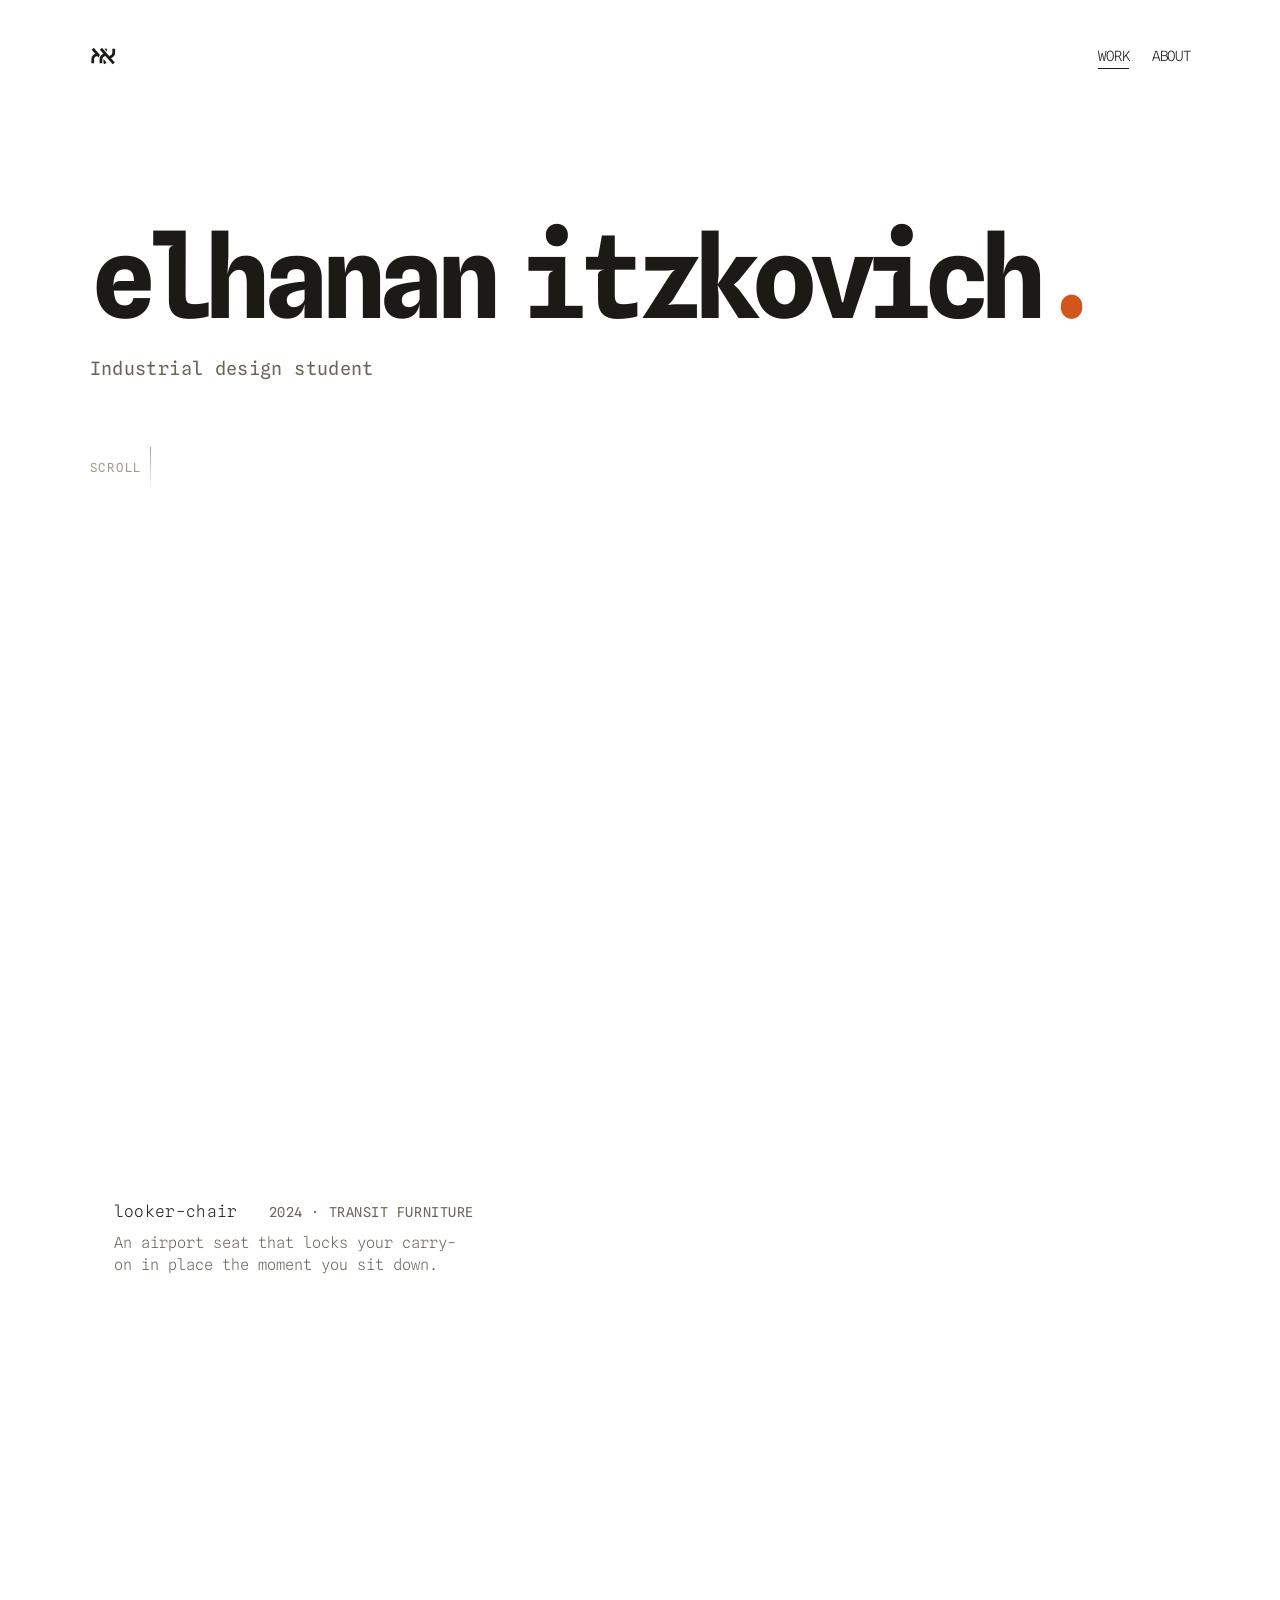
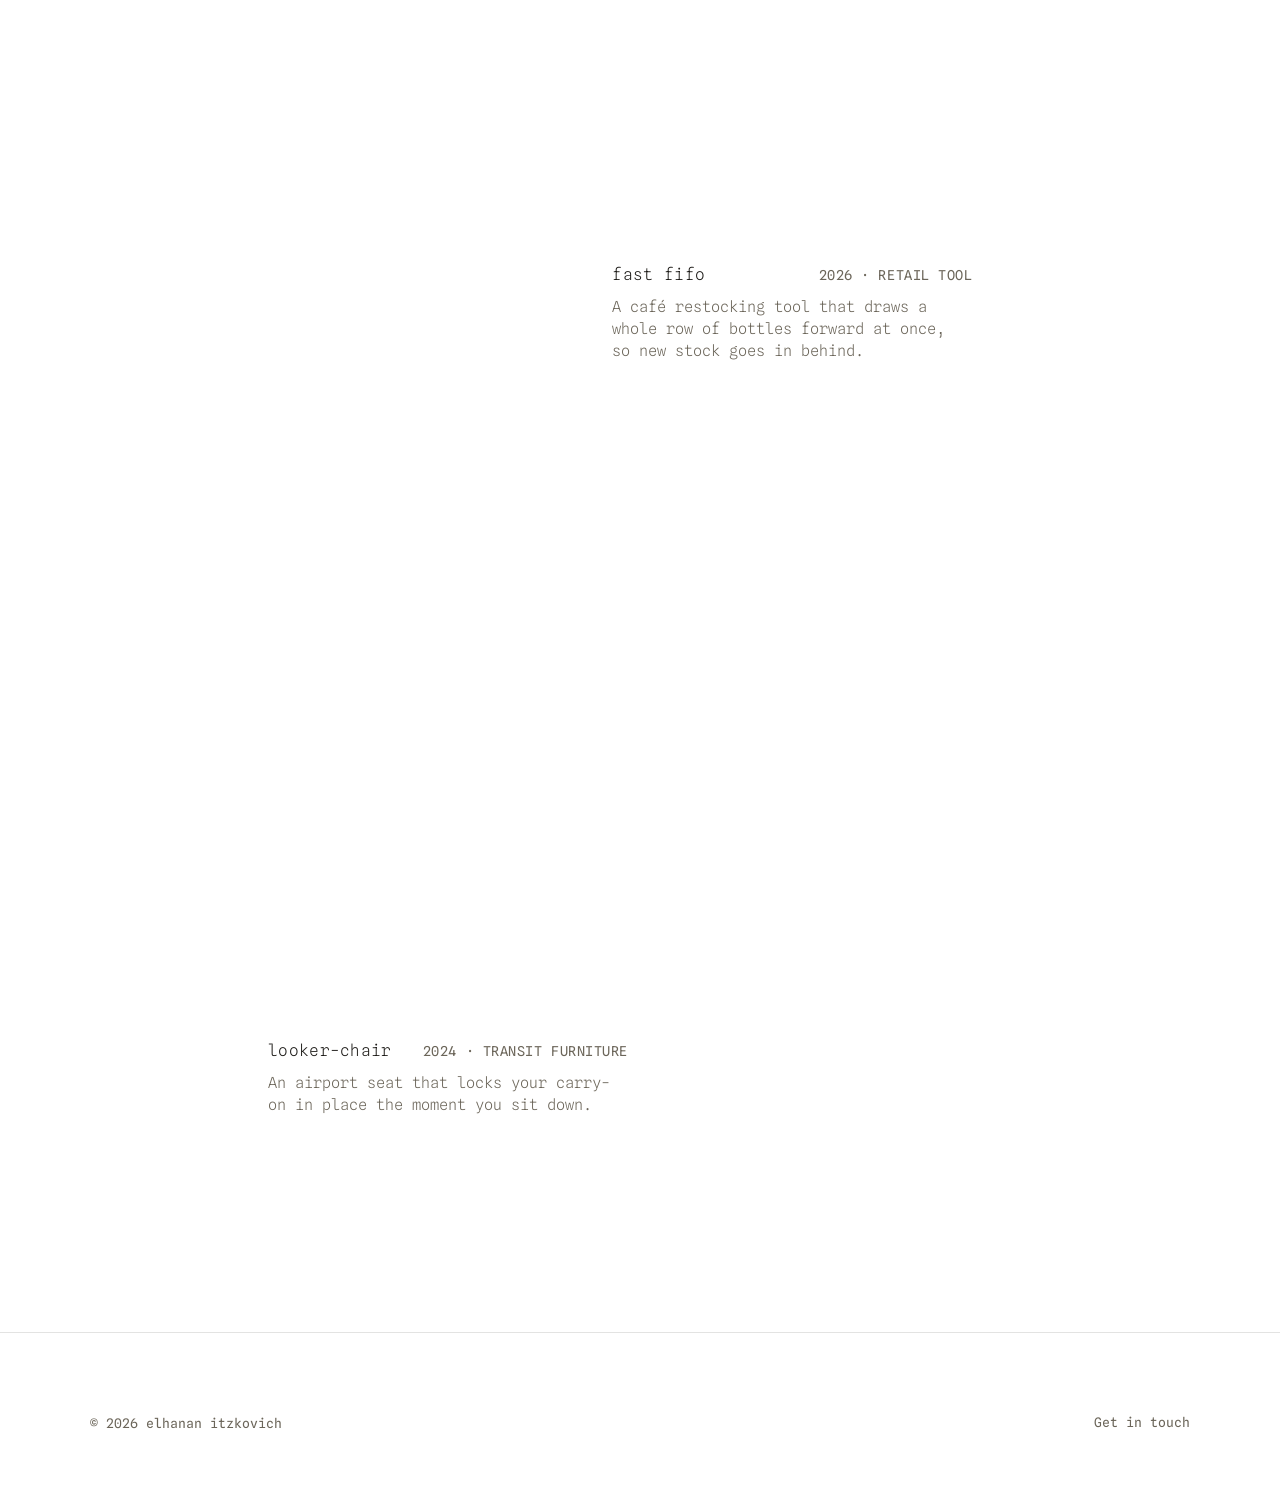
==== commit 60d8f41e: "Open the dot into a disc, and bring back the way out of a work Tapping the dot on a phone put the tw" ====
--- a/index.html
+++ b/index.html
@@ -30,6 +30,10 @@
       </svg>
     </a>
     <div class="nav-controls">
+      <!-- The ground the menu sits on once the dot is tapped: it grows
+           out of the dot, large enough to hold whatever the menu holds,
+           and runs off the corner of the screen. -->
+      <span class="menu-ground" aria-hidden="true"></span>
       <div class="menu-row">
         <a href="index.html#work" data-nav="work">Work</a>
         <a href="about.html" data-nav="about">About</a>
--- a/style.css
+++ b/style.css
@@ -157,9 +157,6 @@
 html[data-lift="pair"][data-page="project"]::view-transition-old(lift-meta),
 html[data-lift="pair"][data-page="project"]::view-transition-old(lift-blurb),
 html[data-lift="pair"][data-page="project"]::view-transition-old(lift-visual),
-html[data-lift="pair"][data-page="home"]::view-transition-new(lift-title),
-html[data-lift="pair"][data-page="home"]::view-transition-new(lift-meta),
-html[data-lift="pair"][data-page="home"]::view-transition-new(lift-blurb),
 html[data-lift="pair"][data-page="home"]::view-transition-new(lift-visual) {
   animation: none;
   opacity: 0;
@@ -169,13 +166,38 @@
 html[data-lift="pair"][data-page="project"]::view-transition-new(lift-meta),
 html[data-lift="pair"][data-page="project"]::view-transition-new(lift-blurb),
 html[data-lift="pair"][data-page="project"]::view-transition-new(lift-visual),
-html[data-lift="pair"][data-page="home"]::view-transition-old(lift-title),
-html[data-lift="pair"][data-page="home"]::view-transition-old(lift-meta),
-html[data-lift="pair"][data-page="home"]::view-transition-old(lift-blurb),
 html[data-lift="pair"][data-page="home"]::view-transition-old(lift-visual) {
   animation: none;
   opacity: 1;
 }
+
+/* The three lines of text, on the way back out to the feed. Holding the
+   work's own copy for the whole trip meant the hand-over to the card's
+   line happened in the last frame, where there is no distance left to
+   hide it: the sentence travelled as the work's, then changed into the
+   card's all at once on arrival. However the box was sized, that swap
+   was always going to be the thing you saw.
+
+   So it happens at the start instead, inside the first quarter second,
+   while the line is still near where it came from and moving. What
+   travels the rest of the way is already the line that is landing, at
+   the size it will land at, and all it does from there is move. The
+   photo is not in this: it is the same picture at both ends, so it has
+   nothing to swap and goes on being carried across whole. */
+html[data-lift="pair"][data-page="home"]::view-transition-old(lift-title),
+html[data-lift="pair"][data-page="home"]::view-transition-old(lift-meta),
+html[data-lift="pair"][data-page="home"]::view-transition-old(lift-blurb) {
+  animation: lift-text-out var(--dur-fast) var(--ease) both;
+}
+
+html[data-lift="pair"][data-page="home"]::view-transition-new(lift-title),
+html[data-lift="pair"][data-page="home"]::view-transition-new(lift-meta),
+html[data-lift="pair"][data-page="home"]::view-transition-new(lift-blurb) {
+  animation: lift-text-in var(--dur-fast) var(--ease) both;
+}
+
+@keyframes lift-text-out { to { opacity: 0; } }
+@keyframes lift-text-in { from { opacity: 0; } }
 
 /* The photo arrives as dim as the card it is arriving on, rather than
    arriving bright and losing the light in one frame at the end. The
@@ -212,7 +234,7 @@
    in and out where it stands it slides: up from below the fold as the
    work opens, and straight back down off the bottom as you leave. */
 ::view-transition-new(project-intro) {
-  animation: intro-up var(--dur-lift) calc(var(--dur-lift) * .35) var(--ease) both;
+  animation: intro-up var(--dur-lift) var(--ease) both;
 }
 
 ::view-transition-old(project-intro) {
@@ -261,9 +283,26 @@
    shadow under its leading edge, and the page it covers sinks a little
    and dims rather than leaving. shared.js marks the tap on the way out
    (data-enter) and takes the mark off once the arrival is over. */
+/* Both snapshots are solid for the whole trip. Two things were making
+   the card see-through: the browser's own default blends a transition's
+   two snapshots with plus-lighter, which adds the page underneath to
+   whatever is laid over it, and the page being covered was fading out
+   as well. Normal blending and an opaque ground under the arriving
+   snapshot leave it a card rather than a film. */
+html[data-enter="push"]::view-transition-old(root),
+html[data-enter="push"]::view-transition-new(root) {
+  mix-blend-mode: normal;
+  /* A page's own background belongs to the canvas, not to the picture
+     taken of the page, so a root snapshot is transparent everywhere the
+     page was only its background. Painting the ground back behind each
+     one is what makes the card solid rather than a film with the other
+     page legible through it. */
+  background: var(--bg);
+}
+
 html[data-enter="push"]::view-transition-new(root) {
   animation: push-in-top var(--dur-med) var(--ease) both;
-  box-shadow: 0 1.5rem 3rem rgba(0, 0, 0, .3);
+  background: var(--bg);
 }
 
 html[data-enter="push"]::view-transition-old(root) {
@@ -271,7 +310,11 @@
 }
 
 @keyframes push-in-top { from { transform: translateY(-100%); } }
-@keyframes push-under { to { transform: translateY(8vh); opacity: .55; } }
+/* Pushed, not covered: the page that was here goes down by as much as
+   the card coming in takes, so the two travel as one and what you watch
+   is the old page being shoved out of the way rather than something
+   being laid on top of it. */
+@keyframes push-under { to { transform: translateY(100%); } }
 
 @keyframes slide-out-left { to { transform: translateX(-100%); } }
 @keyframes slide-in-right { from { transform: translateX(100%); } }
@@ -389,7 +432,32 @@
   position: relative;
 }
 
+/* The disc the menu stands on once the dot has been tapped. It is
+   centred on the dot, so it reads as that dot opening up, and it is
+   sized in script from the menu's own box — add a third link and it
+   grows to hold it. Its radius easily clears the corner it sits in, so
+   what is on screen is a quarter of it. */
+.site-nav .menu-ground {
+  position: absolute;
+  top: 50%;
+  right: calc(var(--dot-size, 22px) / 2);
+  width: var(--menu-d, 24rem);
+  height: var(--menu-d, 24rem);
+  border-radius: 50%;
+  background: var(--fg);
+  transform: translate(50%, -50%) scale(0);
+  /* Past its size and then back to it, which is the gesture the dot
+     itself makes. An easing rather than keyframes, so that closing runs
+     the same curve backwards and nothing plays on a page that merely
+     loads scrolled. */
+  transition: transform var(--dur-med) cubic-bezier(.34, 1.56, .64, 1);
+  pointer-events: none;
+  z-index: 0;
+}
+
 .site-nav .menu-row {
+  position: relative;
+  z-index: 1;
   display: flex;
   align-items: center;
   gap: 1.6em;
@@ -490,6 +558,16 @@
   animation: dot-pop-out var(--dur-med) var(--ease) both;
 }
 
+.site-nav.collapsed.expanded .menu-ground {
+  transform: translate(50%, -50%) scale(1);
+}
+
+/* Reading against the disc rather than against the page. */
+.site-nav.collapsed.expanded .menu-row a,
+.site-nav.collapsed.expanded .menu-row {
+  color: var(--bg);
+}
+
 @media (hover: hover) and (pointer: fine) {
   .site-nav.collapsed:hover .menu-row {
     opacity: 1;
@@ -649,6 +727,79 @@
   display: block;
   width: 100%;
   aspect-ratio: 1 / 1.08;
+}
+
+/* The line and the arrow keep off a photo that is still travelling —
+   they are drawn in a frame of their own and do not follow it, so while
+   it is in the air they are just sitting where it is going to land.
+   They come back the instant it is down, with nothing between the two
+   states: no fade, because a fade here is a delay, and the whole point
+   is that they appear exactly as the photo stops. shared.js wears
+   data-settling for the length of the trip. */
+.work-visual .work-cue svg {
+  display: block;
+  width: 100%;
+  height: 100%;
+}
+
+/* One clean line, no shadow under it. Which of the two it is comes from
+   shared.js, which reads the corner of the photo it lands on; until it
+   has, and on a card with no photo at all, it is the page's own ink. */
+.work-visual .work-cue path {
+  fill: none;
+  stroke: var(--fg);
+  stroke-width: 2;
+  stroke-linecap: round;
+  stroke-linejoin: round;
+  vector-effect: non-scaling-stroke;
+}
+
+.work-visual .work-cue.on-dark path { stroke: #fff; }
+.work-visual .work-cue.on-light path { stroke: #14130f; }
+
+html[data-settling] .work-visual .sketch-svg,
+html[data-settling] .work-visual .work-cue {
+  opacity: 0;
+  transition: none;
+}
+
+/* The photo is a link and the card has no chrome to say so, so an
+   arrow reaches into its bottom corner. */
+.work-visual .work-cue {
+  position: absolute;
+  left: .9rem;
+  bottom: .9rem;
+  z-index: 2;
+  display: flex;
+  align-items: center;
+  justify-content: center;
+  width: 2.4rem;
+  height: 2.4rem;
+  /* The photo underneath is the thing being pointed at; the arrow is
+     never the thing you hit. */
+  pointer-events: none;
+}
+
+/* Under a pointer it arrives with the photo, on the same small travel
+   the about page's links use. Outside this it simply stays put, which
+   is the touch screen's answer: there is no hover there to discover
+   anything with. */
+@media (hover: hover) and (pointer: fine) {
+  .work-visual .work-cue {
+    opacity: 0;
+    /* It travels the way it points: in from up and to the right, down
+       into the corner it is reaching for — a long enough reach, over a
+       long enough beat, to read as the arrow going somewhere. */
+    transform: translate(.9rem, -.9rem);
+    transition: opacity var(--dur-med) var(--ease),
+                transform var(--dur-med) var(--ease);
+  }
+
+  .work-link:hover .work-cue,
+  .work-link:focus-visible .work-cue {
+    opacity: 1;
+    transform: translate(0, 0);
+  }
 }
 
 .work-visual .sketch-svg path {
@@ -1005,6 +1156,41 @@
   view-transition-name: none;
   visibility: hidden;
 }
+
+/* A way back out of a work that comes to meet you when you turn around.
+   It sits below the row of the logo and the menu, centred, so it never
+   lands on either of them. */
+.back-float {
+  position: fixed;
+  top: 5.6rem;
+  left: 50%;
+  z-index: 90;
+  display: inline-flex;
+  align-items: center;
+  gap: .5em;
+  padding: .5em 1.1em;
+  border: 1px solid var(--border);
+  border-radius: 2em;
+  background: var(--bg);
+  font-size: .78rem;
+  letter-spacing: .04em;
+  color: var(--fg-soft);
+  white-space: nowrap;
+  opacity: 0;
+  transform: translate(-50%, -140%);
+  pointer-events: none;
+  transition: opacity var(--dur-fast) var(--ease),
+              transform var(--dur-fast) var(--ease),
+              color var(--dur-fast) var(--ease);
+}
+
+.back-float.is-shown {
+  opacity: 1;
+  transform: translate(-50%, 0);
+  pointer-events: auto;
+}
+
+.back-float:hover { color: var(--fg); }
 
 /* The strip of screen the back-drag is read from. It has to be its own
    element: the listener behind it has to be able to prevent the
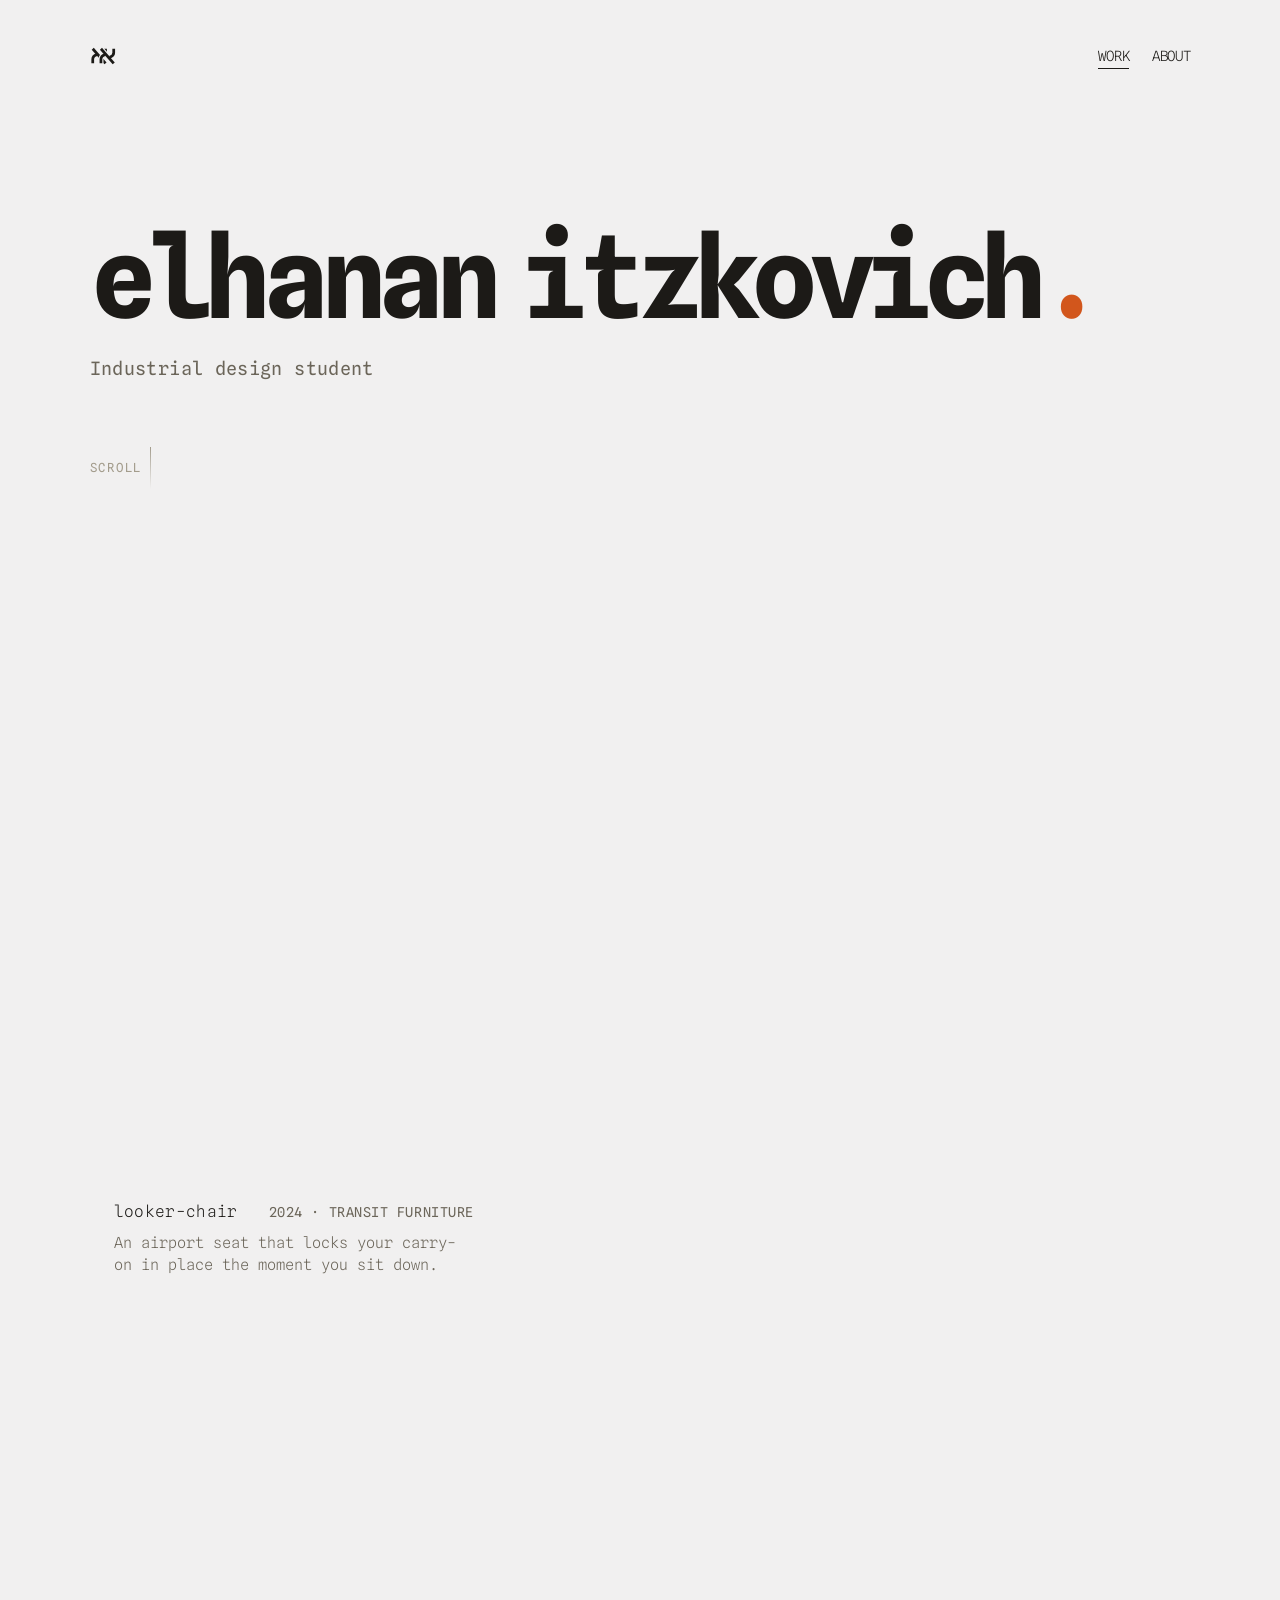
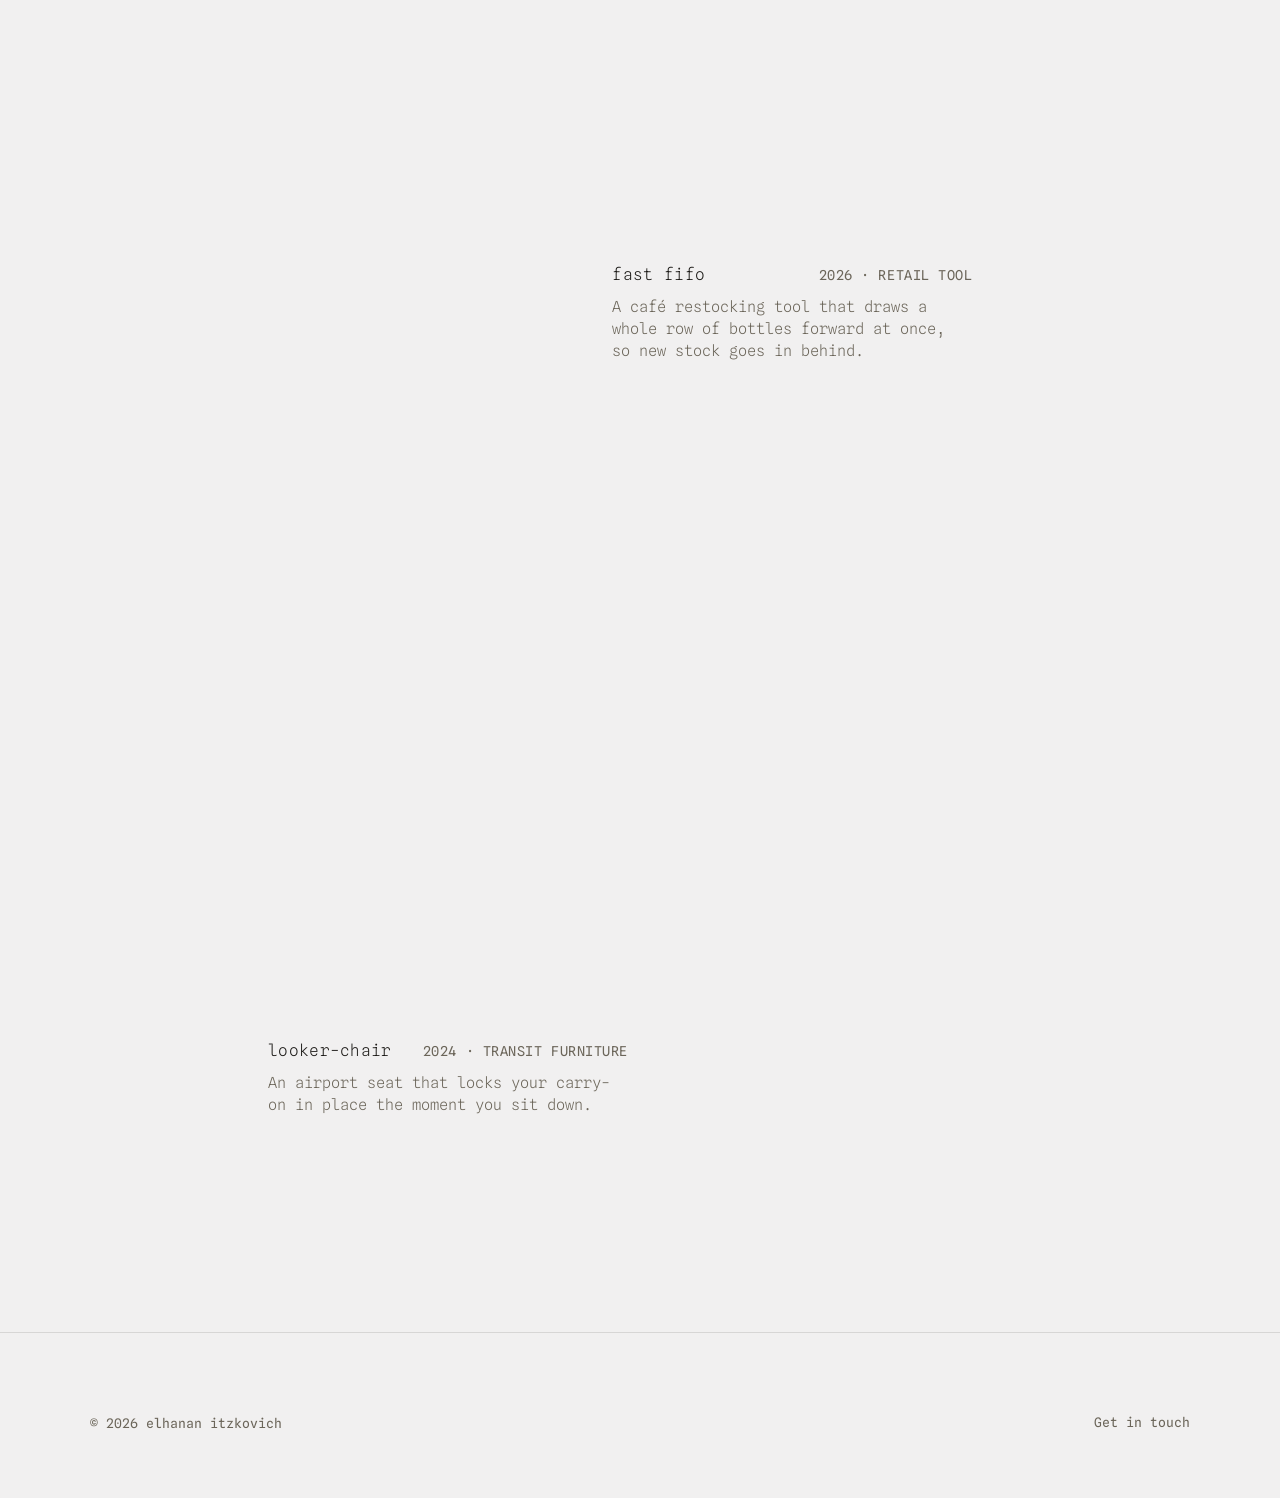
==== commit eb4aa3ad: "Give the menu two moves, and a disc to open onto The menu had an opening and a closing in several pi" ====
--- a/index.html
+++ b/index.html
@@ -30,10 +30,11 @@
       </svg>
     </a>
     <div class="nav-controls">
-      <!-- The ground the menu sits on once the dot is tapped: it grows
-           out of the dot, large enough to hold whatever the menu holds,
-           and runs off the corner of the screen. -->
-      <span class="menu-ground" aria-hidden="true"></span>
+      <!-- The ground the open menu reads against on a narrow screen,
+           where a work's photo and its text run the full width and pass
+           right under the words. It grows out of the dot, centred on the
+           middle of the menu's own text, and runs off the corner. -->
+      <span class="menu-disc" aria-hidden="true"></span>
       <div class="menu-row">
         <a href="index.html#work" data-nav="work">Work</a>
         <a href="about.html" data-nav="about">About</a>
--- a/style.css
+++ b/style.css
@@ -4,7 +4,7 @@
 @import url('https://fonts.googleapis.com/css2?family=Spline+Sans+Mono:wght@300..700&display=swap');
 
 :root {
-  --bg: #ffffff;
+  --bg: #f1f0f0;
   --fg: #1c1a17;
   --fg-soft: #6b6559;
   --fg-faint: #a39c8c;
@@ -18,11 +18,7 @@
      and on near-black on the dark one. */
   --plate: var(--bg);
 
-  /* One face for the whole site — the one the menu was already set in.
-     Three families (a display, a body, a mono) meant the name, the
-     captions and the nav links each spoke differently; now the only
-     thing that changes from one to the next is size, weight and
-     tracking. Set it here and every page follows. */
+  /* One face for the whole site.*/
   --font: 'Spline Sans Mono', ui-monospace, 'SF Mono', Menlo, monospace;
 
   --ease: cubic-bezier(.22, 1, .36, 1);
@@ -30,9 +26,9 @@
   --dur-med: .6s;
   /* How long the card's photo and text take to travel to the project
      page and back. */
-  --dur-lift: 1.1s;
+  --dur-lift: 1.5s;
   /* A work sliding aside for the next one. */
-  --dur-swipe: .45s;
+  --dur-swipe: .55s;
 
   --page-pad: 7vw;
   /* How far up the hover preview comes. Short of 1 on purpose: the photo
@@ -58,10 +54,10 @@
 
 @media (prefers-reduced-motion: reduce) {
   :root {
-    --dur-fast: .001s;
-    --dur-med: .001s;
-    --dur-lift: .001s;
-    --dur-swipe: .001s;
+    --dur-fast: .002s;
+    --dur-med: .002s;
+    --dur-lift: .002s;
+    --dur-swipe: .002s;
   }
 }
 
@@ -237,16 +233,18 @@
   animation: intro-up var(--dur-lift) var(--ease) both;
 }
 
+/* Nothing on the way out. It used to slide down off the bottom, which
+   meant the long paragraph was still on screen, travelling, after the
+   feed had been asked for — it read as the text turning up on the feed
+   and then being taken away. It climbs in when a work opens and it is
+   simply gone when one closes. */
 ::view-transition-old(project-intro) {
-  animation: intro-down var(--dur-med) var(--ease) both;
+  animation: none;
+  opacity: 0;
 }
 
 @keyframes intro-up {
   from { transform: translateY(70vh); }
-}
-
-@keyframes intro-down {
-  to { transform: translateY(70vh); }
 }
 
 /* A sideways flick on a project moves between works, so the page claims
@@ -372,7 +370,7 @@
 }
 
 /* ---------------------------------------------------------------------
-   Logo mark, on the opposite (left) side from the menu/dot, but on
+   Logo mark, on the opposite (left) side from the menu/dot on
    the same row — flex align-items:center on the shared .site-nav row
    keeps it vertically centered against the dot regardless of either
    element's own height, instead of lining them up by hand.
@@ -408,7 +406,7 @@
 }
 
 /* ---------------------------------------------------------------------
-   Nav: Work · About · Contact, collapsing into a dot on scroll.
+   Nav: Work · About, collapsing into a dot on scroll.
    ------------------------------------------------------------------- */
 .site-nav {
   /* Named, so that it sits out every page transition instead of being
@@ -432,30 +430,57 @@
   position: relative;
 }
 
-/* The disc the menu stands on once the dot has been tapped. It is
-   centred on the dot, so it reads as that dot opening up, and it is
-   sized in script from the menu's own box — add a third link and it
-   grows to hold it. Its radius easily clears the corner it sits in, so
-   what is on screen is a quarter of it. */
-.site-nav .menu-ground {
+/* ---------------------------------------------------------------------
+   The ground the open menu stands on, narrow screens only (the rest of
+   what only happens there is at the end of this section). Centred on
+   the middle of the menu's own text rather than on the dot — with the
+   words off to one side of it the curve around them read as lopsided —
+   and sized from the row's own box, so a third link widens it rather
+   than being drawn over its edge. Its radius clears the corner it sits
+   in, so part of it is off the screen, which is the intention.
+
+   Shut, it is nothing, sitting exactly where the dot sits: that offset
+   is the one number this turns on, and it falls out of the two sizes
+   already here rather than being measured in script — half of however
+   much wider than the row the disc is, less the dot's own radius. It
+   holds at any row width, which is what the measured version didn't.
+   ------------------------------------------------------------------- */
+.site-nav .menu-disc {
+  /* How much wider than the menu's text the disc is: enough that the
+     words sit well inside the curve rather than against it. */
+  --disc-grow: 72px;
+  --disc-tx: calc(var(--disc-grow) / -2 - 11px);
+  display: none;
   position: absolute;
   top: 50%;
-  right: calc(var(--dot-size, 22px) / 2);
-  width: var(--menu-d, 24rem);
-  height: var(--menu-d, 24rem);
+  left: 50%;
+  width: calc(100% + var(--disc-grow));
+  aspect-ratio: 1;
   border-radius: 50%;
   background: var(--fg);
-  transform: translate(50%, -50%) scale(0);
-  /* Past its size and then back to it, which is the gesture the dot
-     itself makes. An easing rather than keyframes, so that closing runs
-     the same curve backwards and nothing plays on a page that merely
-     loads scrolled. */
-  transition: transform var(--dur-med) cubic-bezier(.34, 1.56, .64, 1);
+  /* Behind the words, which is the whole point of it. */
+  z-index: 0;
   pointer-events: none;
-  z-index: 0;
+  transform: translate(var(--disc-tx), -50%) scale(0);
+  /* Closing is this transition: down to nothing at the dot's place, and
+     past the dot's own size on the way, so the dot arrives after it
+     rather than inside it — the script holds the dot's beat back by
+     exactly this long. Opening is the keyframes below, which need an
+     overshoot a transition can't give. */
+  transition: transform var(--dur-fast) var(--ease);
+}
+
+@keyframes disc-open {
+  /* About the dot's own size, counted in the disc's: it comes out of the
+     dot while the dot is going, so the two read as one circle. */
+  0% { transform: translate(var(--disc-tx), -50%) scale(.13); }
+  62% { transform: translate(-50%, -50%) scale(1.07); }
+  100% { transform: translate(-50%, -50%) scale(1); }
 }
 
 .site-nav .menu-row {
+  /* Above the disc. The row gets a stacking context of its own here, so
+     the dot is given one too rather than painting under the words. */
   position: relative;
   z-index: 1;
   display: flex;
@@ -473,7 +498,7 @@
 }
 
 .site-nav .menu-row a {
-  font-weight: 300;
+  font-weight: 200;
   text-transform: uppercase;
   letter-spacing: -.02em;
   position: relative;
@@ -502,6 +527,9 @@
   position: absolute;
   top: 50%;
   right: 0;
+  /* Above the row, which has a stacking context of its own for the
+     disc's sake; without this the dot paints under the words. */
+  z-index: 2;
   width: 22px;
   height: 22px;
   padding: 0;
@@ -524,18 +552,31 @@
   border-radius: 50%;
 }
 
+/* The dot comes back with a beat in it: out past its own size and then
+   settling onto it. I had this the other way round for a while, growing
+   to just under and then finishing the climb, which is what made it
+   look like it stopped halfway and set off again. */
 @keyframes dot-pop-in {
   0% { transform: translate(0, -50%) scale(0); }
   55% { transform: translate(0, -50%) scale(1.6); }
   100% { transform: translate(0, -50%) scale(1); }
 }
 
+/* Going, it is quick — one short beat out past itself and then nothing,
+   over the same quarter second that scrolling back to the top takes it
+   away in. The long version read as the dot dying while the menu opened
+   somewhere else; this one reads as the menu coming out of it. */
 @keyframes dot-pop-out {
   0% { transform: translate(0, -50%) scale(1); }
-  40% { transform: translate(0, -50%) scale(1.6); }
+  35% { transform: translate(0, -50%) scale(1.22); }
   100% { transform: translate(0, -50%) scale(0); }
 }
 
+/* Each state below says where it rests as well as how it gets there:
+   the keyframes only decorate the trip, and every one of them ends
+   exactly on the state that declared it. That is what lets the whole
+   lot be switched off on arrival (`.instant`, below) and still leave
+   the menu standing in the right place. */
 .site-nav.collapsed .menu-row {
   opacity: 0;
   pointer-events: none;
@@ -544,6 +585,7 @@
 
 .site-nav.collapsed .dot {
   opacity: 1;
+  transform: translate(0, -50%) scale(1);
   animation: dot-pop-in var(--dur-med) var(--ease) both;
 }
 
@@ -555,17 +597,24 @@
 
 .site-nav.collapsed.expanded .dot {
   opacity: 0;
-  animation: dot-pop-out var(--dur-med) var(--ease) both;
-}
-
-.site-nav.collapsed.expanded .menu-ground {
-  transform: translate(50%, -50%) scale(1);
-}
-
-/* Reading against the disc rather than against the page. */
-.site-nav.collapsed.expanded .menu-row a,
-.site-nav.collapsed.expanded .menu-row {
-  color: var(--bg);
+  transform: translate(0, -50%) scale(0);
+  animation: dot-pop-out var(--dur-fast) var(--ease) both;
+}
+
+/* A page arrives in whatever state the page before it was left in, and
+   when that is the state it belongs in there is nothing to watch: the
+   menu was never the thing you navigated. On for the first frame of
+   every page, and for as long as an arrival that does change the menu
+   stands in the old state waiting for the transition to be over.
+
+   !important rather than a selector long enough to beat the states
+   above: every one of them has to lose to this, and it is on for a
+   frame. */
+.site-nav.instant .menu-row,
+.site-nav.instant .menu-disc,
+.site-nav.instant .dot {
+  transition: none !important;
+  animation: none !important;
 }
 
 @media (hover: hover) and (pointer: fine) {
@@ -576,7 +625,52 @@
   }
   .site-nav.collapsed:hover .dot {
     opacity: 0;
-    animation: dot-pop-out var(--dur-med) var(--ease) both;
+    transform: translate(0, -50%) scale(0);
+    animation: dot-pop-out var(--dur-fast) var(--ease) both;
+  }
+}
+
+/* ---------------------------------------------------------------------
+   Narrow screens: the open menu on its disc. This is where a work runs
+   the full width of the screen and its text passes directly under the
+   menu, with nothing for the words to be read against. Wider than this
+   the card never reaches the menu's corner, and the disc would be a
+   dark shape over an empty margin.
+   ------------------------------------------------------------------- */
+@media (max-width: 720px) {
+  .site-nav .menu-disc { display: block; }
+
+  .site-nav.collapsed.expanded .menu-disc {
+    transform: translate(-50%, -50%) scale(1);
+    animation: disc-open var(--dur-med) var(--ease) both;
+  }
+
+  /* Read against the disc rather than against the page. Coming back the
+     other way the ink waits out the disc's own trip down, so the words
+     are never light on a light page — by the time it lands they are all
+     but gone anyway. */
+  .site-nav .menu-row a { transition: color 0s var(--dur-fast); }
+
+  .site-nav.collapsed.expanded .menu-row a {
+    color: var(--bg);
+    transition: color 0s;
+  }
+
+  /* The dot holds still for the length of the disc's trip down and then
+     plays its own arrival, instead of the two landing in one frame. The
+     nav wears this only while a disc is actually shutting. */
+  .site-nav.disc-closing .dot { animation-delay: var(--dur-fast); }
+}
+
+@media (max-width: 720px) and (hover: hover) and (pointer: fine) {
+  .site-nav.collapsed:hover .menu-disc {
+    transform: translate(-50%, -50%) scale(1);
+    animation: disc-open var(--dur-med) var(--ease) both;
+  }
+
+  .site-nav.collapsed:hover .menu-row a {
+    color: var(--bg);
+    transition: color 0s;
   }
 }
 
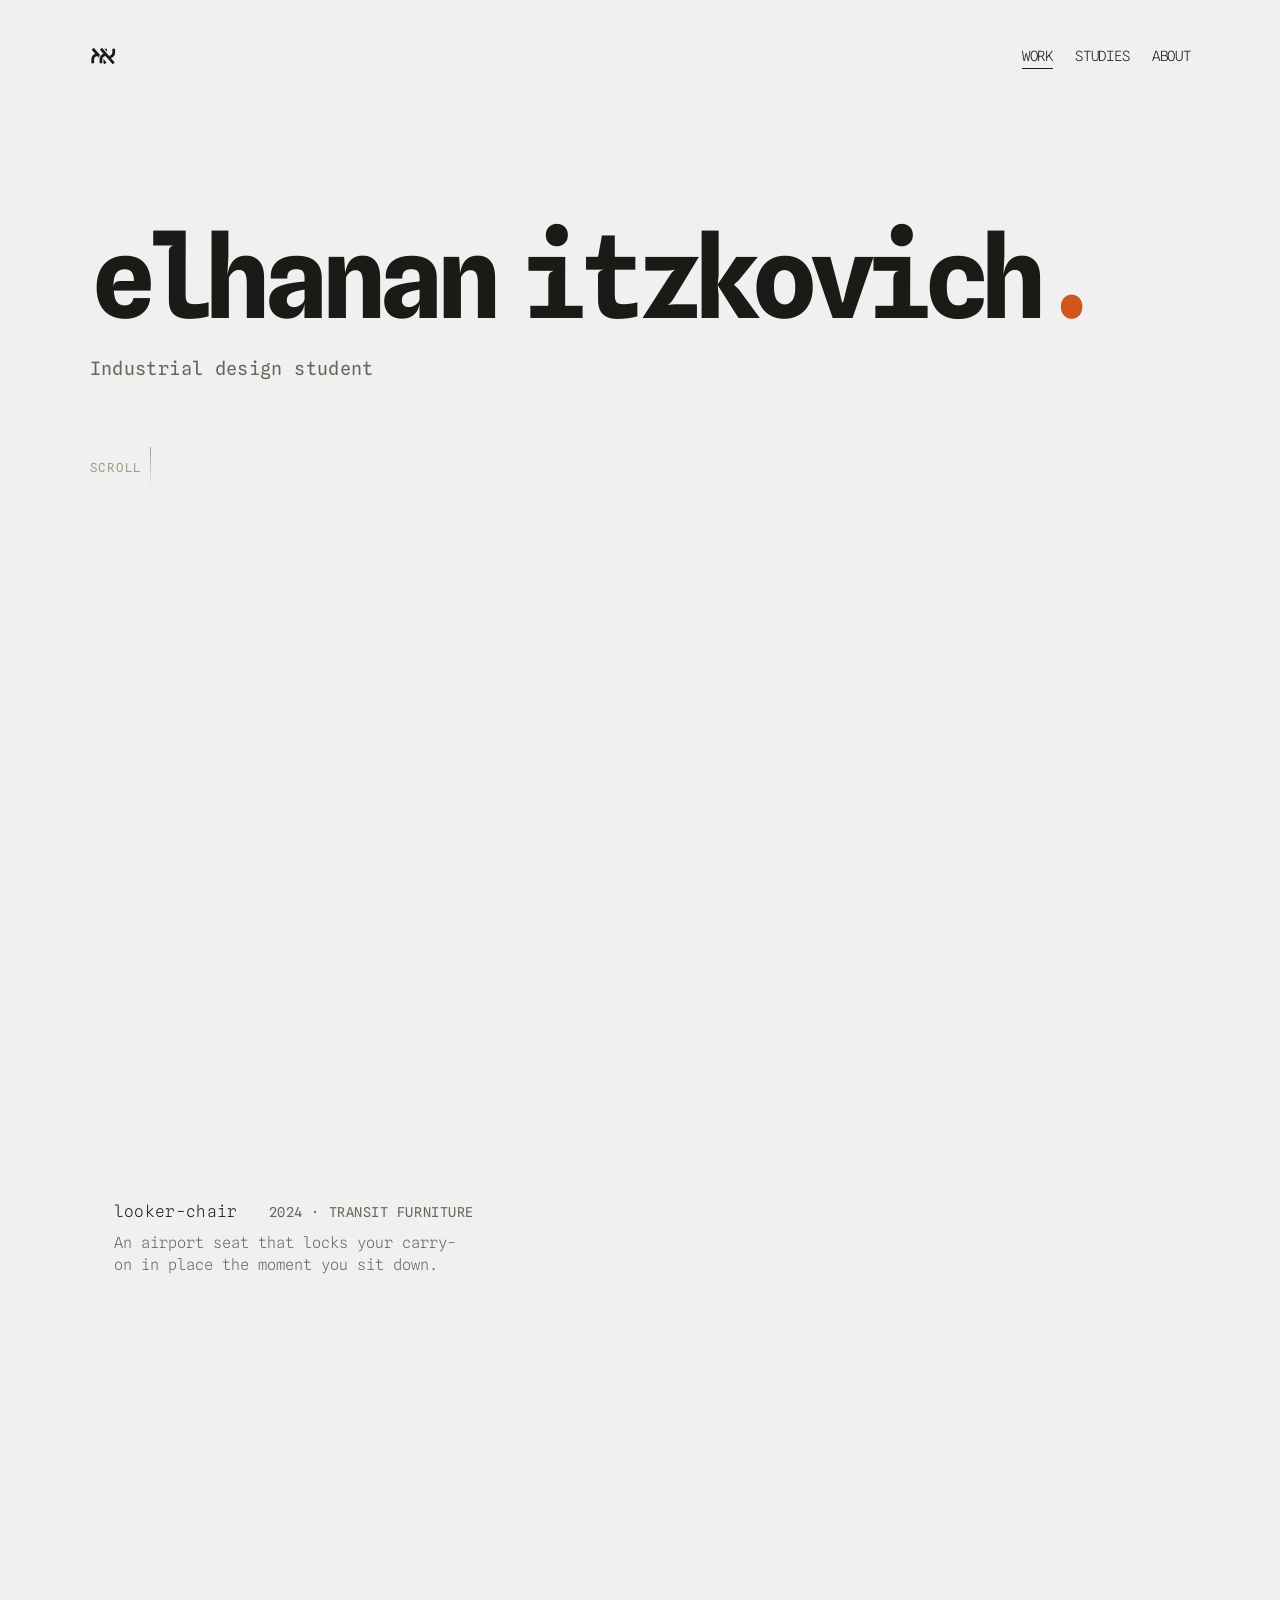
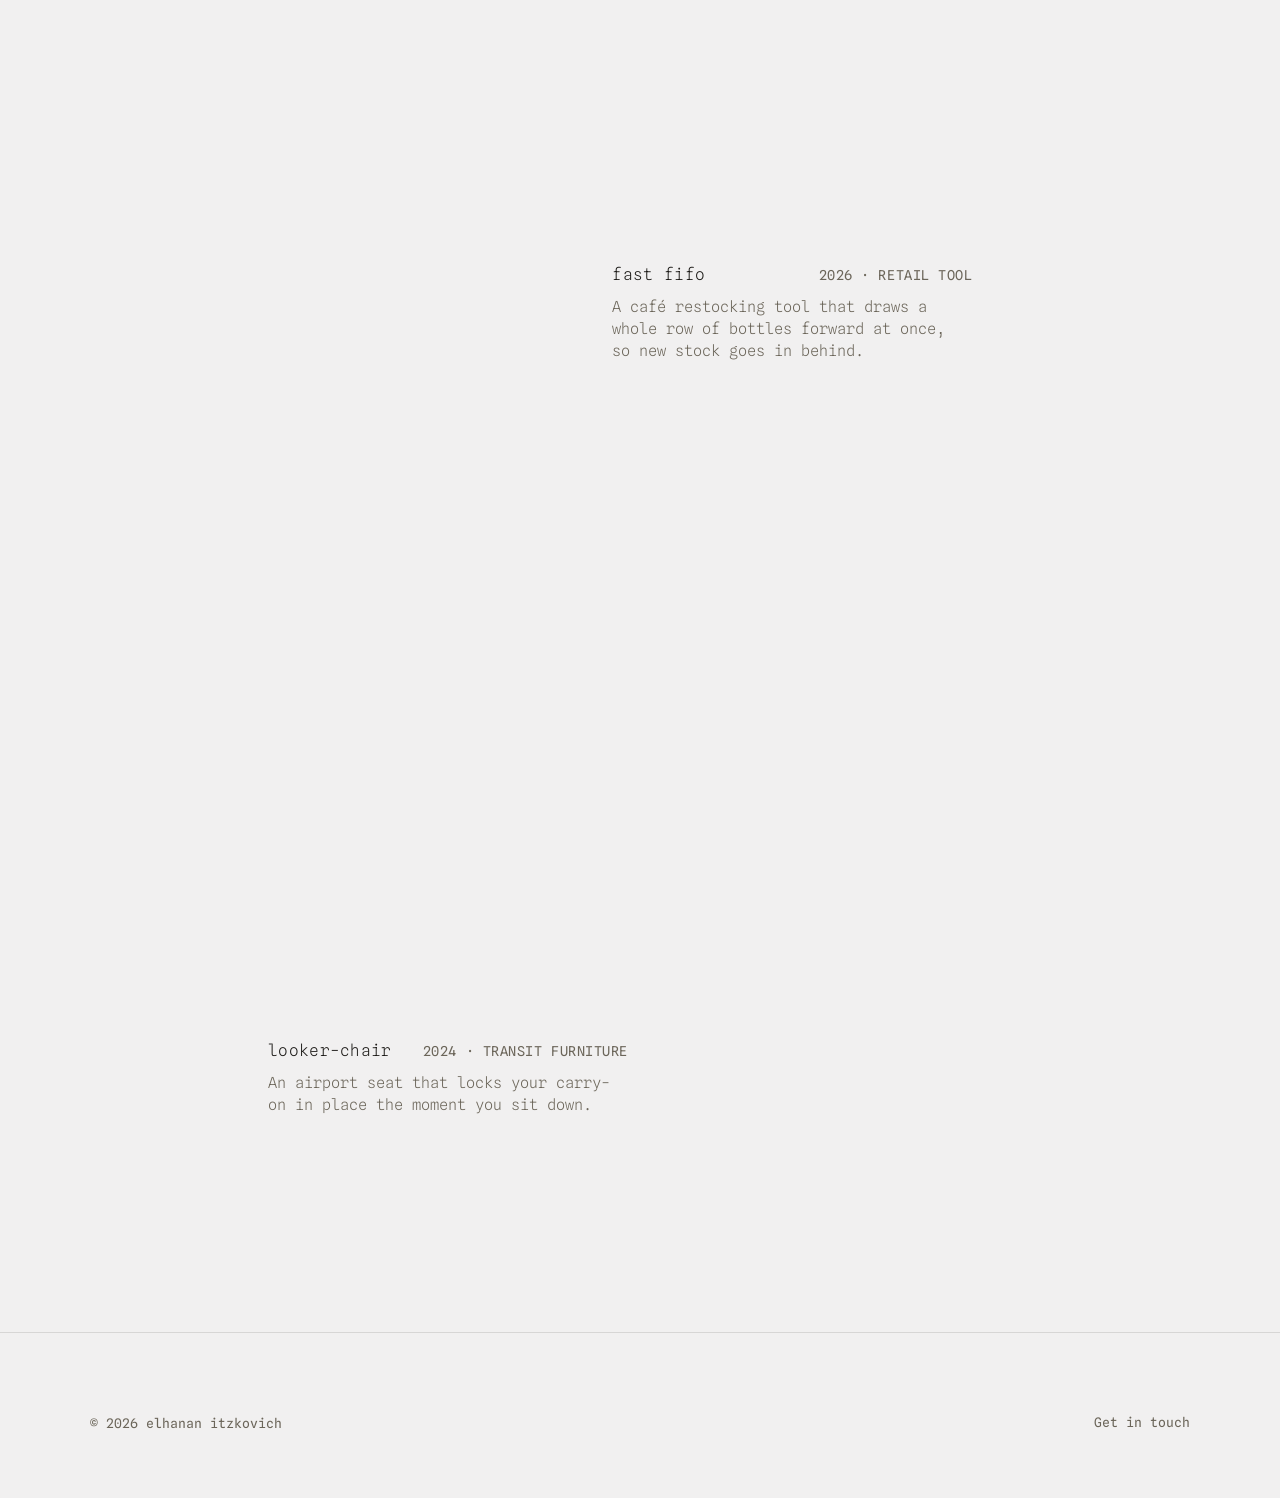
==== commit 5bd8a450: "Lay the degree out year by year, a page to each course Studies is an index: the years, and under eac" ====
--- a/index.html
+++ b/index.html
@@ -37,6 +37,7 @@
       <span class="menu-disc" aria-hidden="true"></span>
       <div class="menu-row">
         <a href="index.html#work" data-nav="work">Work</a>
+        <a href="studies.html" data-nav="studies">Studies</a>
         <a href="about.html" data-nav="about">About</a>
       </div>
       <button class="dot" aria-label="Open menu" type="button"></button>
--- a/style.css
+++ b/style.css
@@ -424,6 +424,23 @@
   flex-direction: row;
   justify-content: space-between;
   align-items: center;
+}
+
+/* The two pages' menus are the same piece of furniture, so there is
+   nothing to cross-fade between them: the picture of the one you are
+   leaving is dropped outright, and the live menu of the page you are
+   arriving at is there at full strength from the first frame, free to
+   play its own open or close while the page comes in. Left to the
+   browser the old picture lay over the new one for the length of the
+   trip — a second and a half of a dot dissolving while a row appeared
+   underneath it, which is what made every arrival look like it was
+   animating the menu, and what no animation of ours could be seen
+   through. */
+::view-transition-old(site-nav) { display: none; }
+
+::view-transition-new(site-nav) {
+  animation: none;
+  opacity: 1;
 }
 
 .site-nav .nav-controls {
@@ -572,11 +589,8 @@
   100% { transform: translate(0, -50%) scale(0); }
 }
 
-/* Each state below says where it rests as well as how it gets there:
-   the keyframes only decorate the trip, and every one of them ends
-   exactly on the state that declared it. That is what lets the whole
-   lot be switched off on arrival (`.instant`, below) and still leave
-   the menu standing in the right place. */
+/* The states. Each one only says where the menu rests in it — nothing
+   here animates. */
 .site-nav.collapsed .menu-row {
   opacity: 0;
   pointer-events: none;
@@ -586,7 +600,6 @@
 .site-nav.collapsed .dot {
   opacity: 1;
   transform: translate(0, -50%) scale(1);
-  animation: dot-pop-in var(--dur-med) var(--ease) both;
 }
 
 .site-nav.collapsed.expanded .menu-row {
@@ -598,23 +611,41 @@
 .site-nav.collapsed.expanded .dot {
   opacity: 0;
   transform: translate(0, -50%) scale(0);
-  animation: dot-pop-out var(--dur-fast) var(--ease) both;
-}
-
-/* A page arrives in whatever state the page before it was left in, and
-   when that is the state it belongs in there is nothing to watch: the
-   menu was never the thing you navigated. On for the first frame of
-   every page, and for as long as an arrival that does change the menu
-   stands in the old state waiting for the transition to be over.
-
-   !important rather than a selector long enough to beat the states
-   above: every one of them has to lose to this, and it is on for a
-   frame. */
+}
+
+/* And the two moves, which the nav wears for as long as they take. The
+   row and the disc travel on the transitions declared with them, which
+   only ever run when something has actually changed; the dot's beat is
+   a keyframe animation, and a keyframe animation has no such sense. It
+   starts whenever the rule that carries it begins to apply — and the
+   state rules above begin to apply the moment a page is allowed to
+   animate at all. That is why every arrival had the dot beating on its
+   own, over a menu that hadn't changed. A move is something that
+   happens, so something has to say that it is happening: the script
+   puts one of these on, and the states above hold the place it ends on,
+   so taking it off again changes nothing. */
+.site-nav.shutting.collapsed .dot {
+  animation: dot-pop-in var(--dur-med) var(--ease);
+}
+
+/* Both of the ways the dot has somewhere to go: the row opening over it
+   where it stands, and the top of the page, where there is no dot. */
+.site-nav.opening:not(.collapsed) .dot,
+.site-nav.opening.collapsed.expanded .dot {
+  animation: dot-pop-out var(--dur-fast) var(--ease);
+}
+
+/* The first frame of every page, and the few after it while the menu is
+   standing in the state the page before it was left in. It takes the
+   transitions off, so that being born in a state is not the same thing
+   as moving into one — and nothing else, since a transition that is
+   never asked to run is the one thing that leaves no mark when the rule
+   goes away. */
 .site-nav.instant .menu-row,
+.site-nav.instant .menu-row a,
 .site-nav.instant .menu-disc,
 .site-nav.instant .dot {
   transition: none !important;
-  animation: none !important;
 }
 
 @media (hover: hover) and (pointer: fine) {
@@ -626,7 +657,11 @@
   .site-nav.collapsed:hover .dot {
     opacity: 0;
     transform: translate(0, -50%) scale(0);
-    animation: dot-pop-out var(--dur-fast) var(--ease) both;
+  }
+  /* The pointer arriving and leaving are moves like any other; the
+     script says so on mouseenter and mouseleave. */
+  .site-nav.opening.collapsed:hover .dot {
+    animation: dot-pop-out var(--dur-fast) var(--ease);
   }
 }
 
@@ -642,7 +677,10 @@
 
   .site-nav.collapsed.expanded .menu-disc {
     transform: translate(-50%, -50%) scale(1);
-    animation: disc-open var(--dur-med) var(--ease) both;
+  }
+
+  .site-nav.opening.collapsed.expanded .menu-disc {
+    animation: disc-open var(--dur-med) var(--ease);
   }
 
   /* Read against the disc rather than against the page. Coming back the
@@ -659,13 +697,16 @@
   /* The dot holds still for the length of the disc's trip down and then
      plays its own arrival, instead of the two landing in one frame. The
      nav wears this only while a disc is actually shutting. */
-  .site-nav.disc-closing .dot { animation-delay: var(--dur-fast); }
+  .site-nav.disc-closing.shutting .dot { animation-delay: var(--dur-fast); }
 }
 
 @media (max-width: 720px) and (hover: hover) and (pointer: fine) {
   .site-nav.collapsed:hover .menu-disc {
     transform: translate(-50%, -50%) scale(1);
-    animation: disc-open var(--dur-med) var(--ease) both;
+  }
+
+  .site-nav.opening.collapsed:hover .menu-disc {
+    animation: disc-open var(--dur-med) var(--ease);
   }
 
   .site-nav.collapsed:hover .menu-row a {
@@ -1442,6 +1483,171 @@
 /* ---------------------------------------------------------------------
    About page
    ------------------------------------------------------------------- */
+/* ---------------------------------------------------------------------
+   Studies: the index of years and courses, and the header a course's
+   own page carries above its feed.
+   ------------------------------------------------------------------- */
+.studies-main {
+  padding: 10rem var(--page-pad) 8rem;
+  /* The measure in characters, as on the about page — a monospace
+     fits about two thirds of the letters a proportional face does in
+     the same em. Wider than the bio's column, because these rows carry
+     a name at one end and a count at the other. */
+  max-width: calc(68ch + 2 * var(--page-pad));
+}
+
+.studies-main h1 {
+  font-weight: 300;
+  font-size: clamp(1.8rem, 4vw, 2.4rem);
+  letter-spacing: .02em;
+  margin: 0 0 1.6rem;
+  text-transform: lowercase;
+}
+
+.studies-main .studies-intro {
+  font-size: 1.05rem;
+  color: var(--fg-soft);
+  margin: 0 0 3.2rem;
+}
+
+.study-year { margin-bottom: 3.4rem; }
+.study-year:last-child { margin-bottom: 0; }
+
+/* The year is a label standing over its courses, not a second heading
+   competing with the page's own. */
+.study-year .year-title {
+  font-weight: 400;
+  font-size: .78rem;
+  letter-spacing: .14em;
+  text-transform: uppercase;
+  color: var(--fg-faint);
+  margin: 0 0 1rem;
+}
+
+.study-year .year-blurb {
+  font-size: .95rem;
+  color: var(--fg-soft);
+  margin: 0 0 1.2rem;
+}
+
+.course-links {
+  display: flex;
+  flex-direction: column;
+  border-top: 1px solid var(--border);
+}
+
+.course-links a {
+  display: flex;
+  justify-content: space-between;
+  align-items: baseline;
+  gap: 1.2em;
+  padding: 1.15rem 0;
+  border-bottom: 1px solid var(--border);
+}
+
+.course-links .course-main {
+  display: flex;
+  align-items: baseline;
+  gap: .9em;
+  flex-wrap: wrap;
+}
+
+.course-links .course-name {
+  font-size: 1.02rem;
+  letter-spacing: .01em;
+  color: var(--fg-soft);
+  transition: color var(--dur-fast) var(--ease);
+}
+
+.course-links .course-count {
+  font-size: .72rem;
+  letter-spacing: .1em;
+  text-transform: uppercase;
+  color: var(--fg-faint);
+}
+
+/* The arrow waits for the pointer, the same way the about page's rows
+   do — and on a touch screen, where there is no pointer to find it
+   with, it is simply there. */
+.course-links a .arrow {
+  flex: none;
+  opacity: 0;
+  transform: translateX(-4px);
+  transition: opacity var(--dur-fast) var(--ease),
+              transform var(--dur-fast) var(--ease);
+}
+
+@media (hover: hover) and (pointer: fine) {
+  .course-links a:hover .arrow {
+    opacity: 1;
+    transform: translateX(0);
+  }
+  .course-links a:hover .course-name { color: var(--fg); }
+}
+
+@media (hover: none), (pointer: coarse) {
+  .course-links a .arrow {
+    opacity: 1;
+    transform: translateX(0);
+  }
+}
+
+/* A course's own page. Its header reads like a work's — the way back
+   above, the name of the thing, a line about it — and the feed of
+   cards follows underneath. */
+.course-header {
+  padding: 9rem var(--page-pad) 0;
+  max-width: calc(68ch + 2 * var(--page-pad));
+}
+
+.course-header .back-link {
+  display: inline-flex;
+  align-items: center;
+  gap: .5em;
+  font-size: .8rem;
+  letter-spacing: .04em;
+  color: var(--fg-soft);
+  margin-bottom: 2.4rem;
+}
+
+.course-header .back-link:hover { color: var(--fg); }
+
+.course-header .course-year {
+  font-size: .72rem;
+  letter-spacing: .14em;
+  text-transform: uppercase;
+  color: var(--fg-faint);
+  margin: 0 0 .9rem;
+}
+
+.course-header .course-title {
+  font-weight: 300;
+  font-size: clamp(1.9rem, 5vw, 3rem);
+  letter-spacing: .02em;
+  line-height: 1.08;
+  margin: 0;
+  text-transform: lowercase;
+}
+
+.course-header .course-blurb {
+  font-size: 1.02rem;
+  color: var(--fg-soft);
+  margin: 1.2rem 0 0;
+  max-width: 60ch;
+}
+
+/* A course with nothing in it yet. */
+.feed-empty {
+  font-size: .95rem;
+  color: var(--fg-faint);
+  margin: 0;
+}
+
+@media (max-width: 720px) {
+  .studies-main { padding-top: 8rem; }
+  .course-header { padding-top: 8rem; }
+}
+
 .about-main {
   padding: 10rem var(--page-pad) 8rem;
   /* The measure, in characters rather than ems. A monospace fits barely
